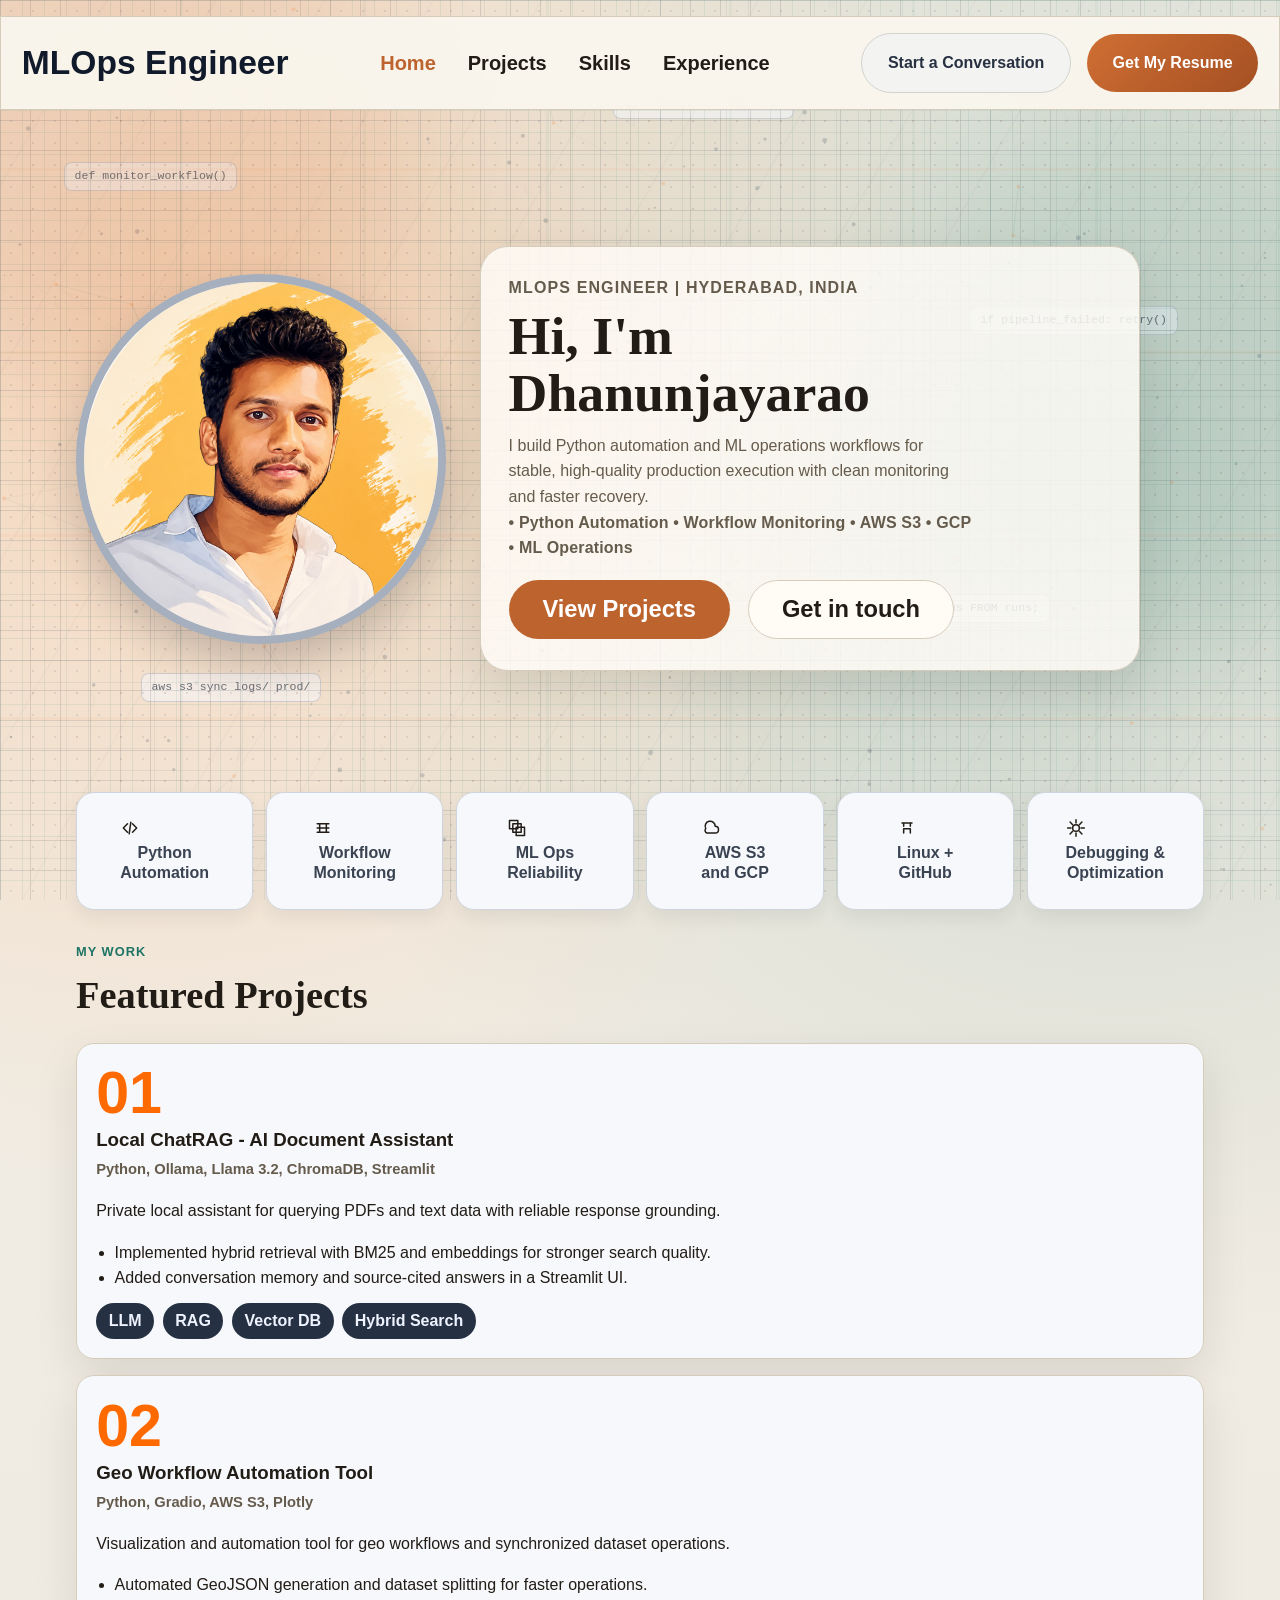
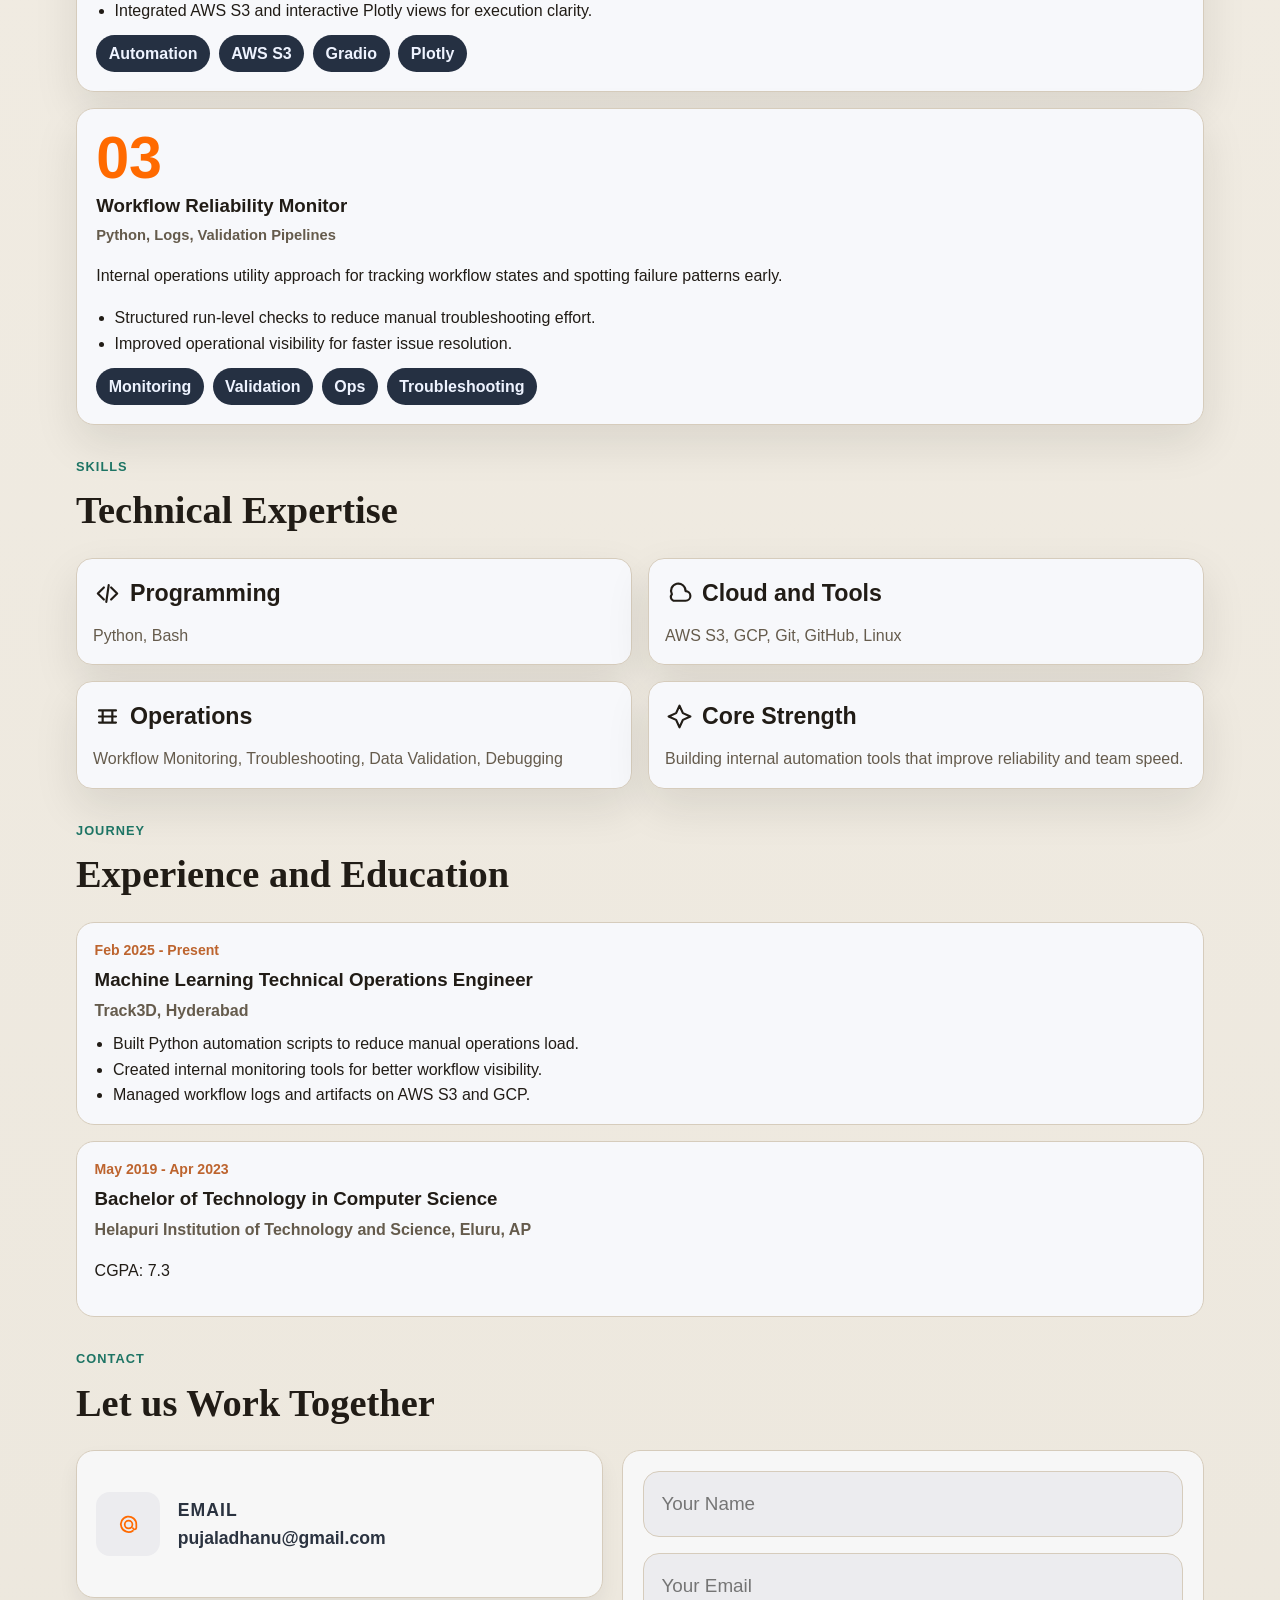
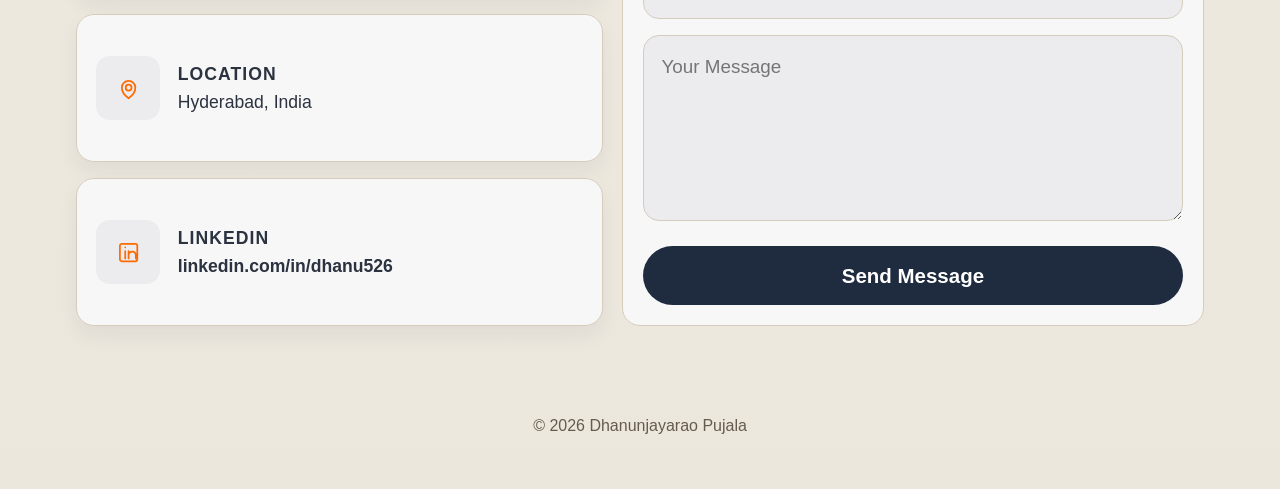
==== index.html @ 43302681 "Initial portfolio" ====
<!DOCTYPE html>
<html lang="en">
<head>
  <meta charset="UTF-8" />
  <meta name="viewport" content="width=device-width, initial-scale=1.0" />
  <title>Dhanunjayarao Pujala | MLOps Engineer</title>
  <meta name="description" content="Dhanunjayarao Pujala portfolio: MLOps engineer focused on Python automation, reliable ML operations, and workflow optimization." />
  <link rel="stylesheet" href="styles.css" />
</head>
<body>
  <div class="fx-layer" aria-hidden="true">
    <canvas id="matrixCanvas"></canvas>
    <canvas id="particlesCanvas"></canvas>
    <canvas id="networkCanvas"></canvas>
    <div class="floating-snippets">
      <span>def monitor_workflow()</span>
      <span>if pipeline_failed: retry()</span>
      <span>aws s3 sync logs/ prod/</span>
      <span>SELECT status FROM runs;</span>
      <span>git commit -m "ops fix"</span>
    </div>
  </div>

  <div class="bg-grid" aria-hidden="true"></div>
  <div class="glow glow-left" aria-hidden="true"></div>
  <div class="glow glow-right" aria-hidden="true"></div>

  <header class="topbar">
    <a class="logo" href="#about"><span>MLOps Engineer</span></a>
    <nav>
      <a href="#about">Home</a>
      <a href="#projects">Projects</a>
      <a href="#skills">Skills</a>
      <a href="#experience">Experience</a>
    </nav>
    <div class="quick-actions">
      <a class="pill pill-light" href="#contact">Start a Conversation</a>
      <a class="pill" href="assets/Dhanunjayarao_Pujala_Resume.html" target="_blank" rel="noreferrer">Get My Resume</a>
    </div>
  </header>

  <main>
    <section class="hero" id="about">
      <div class="hero-photo reveal">
        <img src="assets/ChatGPT Image Jun 25, 2026, 11_59_05 PM.png" alt="Dhanunjayarao Pujala" onerror="this.src='assets/corner-avatar.svg'" />
      </div>
      <div class="hero-copy hero-intro reveal">
        <p class="kicker">MLOps Engineer | Hyderabad, India</p>
        <h1>Hi, I'm <strong>Dhanunjayarao</strong></h1>
        <p>
          I build Python automation and ML operations workflows for stable, high-quality production execution with clean monitoring and faster recovery.
        </p>
        <p class="hero-points">• Python Automation • Workflow Monitoring • AWS S3 • GCP • ML Operations</p>
        <div class="hero-cta">
          <a class="btn btn-primary" href="#projects">View Projects</a>
          <a class="btn btn-ghost" href="#contact">Get in touch</a>
        </div>
      </div>
    </section>

    <section class="capabilities reveal" aria-label="Core expertise">
      <article class="cap-card">
        <svg class="icon-svg" viewBox="0 0 24 24" aria-hidden="true"><path d="M9 7 4 12l5 5M15 7l5 5-5 5M13 5l-2 14"/></svg>
        <p>Python<br />Automation</p>
      </article>
      <article class="cap-card">
        <svg class="icon-svg" viewBox="0 0 24 24" aria-hidden="true"><path d="M5 7h14M5 12h14M5 17h14M8 7v10M16 7v10"/></svg>
        <p>Workflow<br />Monitoring</p>
      </article>
      <article class="cap-card">
        <svg class="icon-svg" viewBox="0 0 24 24" aria-hidden="true"><path d="M7 7h10v10H7zM3 3h10v10H3zM11 11h10v10H11z"/></svg>
        <p>ML Ops<br />Reliability</p>
      </article>
      <article class="cap-card">
        <svg class="icon-svg" viewBox="0 0 24 24" aria-hidden="true"><path d="M7 18h10a4 4 0 0 0 0-8 6 6 0 1 0-11.3 2.6A3.4 3.4 0 0 0 7 18z"/></svg>
        <p>AWS S3<br />and GCP</p>
      </article>
      <article class="cap-card">
        <svg class="icon-svg" viewBox="0 0 24 24" aria-hidden="true"><path d="M8 18v-5M16 18v-5M8 13h8M6 6h12M8 6v4M16 6v4"/></svg>
        <p>Linux +<br />GitHub</p>
      </article>
      <article class="cap-card">
        <svg class="icon-svg" viewBox="0 0 24 24" aria-hidden="true"><path d="M12 2v4M12 18v4M4.9 4.9l2.8 2.8M16.3 16.3l2.8 2.8M2 12h4M18 12h4M4.9 19.1l2.8-2.8M16.3 7.7l2.8-2.8M12 16a4 4 0 1 0 0-8 4 4 0 0 0 0 8z"/></svg>
        <p>Debugging &<br />Optimization</p>
      </article>
    </section>

    <section class="section" id="projects">
      <div class="section-head reveal">
        <p>MY WORK</p>
        <h2>Featured Projects</h2>
      </div>
      <div class="project-list">
        <article class="project-item reveal">
          <p class="num">01</p>
          <h3>Local ChatRAG - AI Document Assistant</h3>
          <p class="project-meta">Python, Ollama, Llama 3.2, ChromaDB, Streamlit</p>
          <p>Private local assistant for querying PDFs and text data with reliable response grounding.</p>
          <ul>
            <li>Implemented hybrid retrieval with BM25 and embeddings for stronger search quality.</li>
            <li>Added conversation memory and source-cited answers in a Streamlit UI.</li>
          </ul>
          <div class="tag-row">
            <span>LLM</span><span>RAG</span><span>Vector DB</span><span>Hybrid Search</span>
          </div>
        </article>

        <article class="project-item reveal">
          <p class="num">02</p>
          <h3>Geo Workflow Automation Tool</h3>
          <p class="project-meta">Python, Gradio, AWS S3, Plotly</p>
          <p>Visualization and automation tool for geo workflows and synchronized dataset operations.</p>
          <ul>
            <li>Automated GeoJSON generation and dataset splitting for faster operations.</li>
            <li>Integrated AWS S3 and interactive Plotly views for execution clarity.</li>
          </ul>
          <div class="tag-row">
            <span>Automation</span><span>AWS S3</span><span>Gradio</span><span>Plotly</span>
          </div>
        </article>

        <article class="project-item reveal">
          <p class="num">03</p>
          <h3>Workflow Reliability Monitor</h3>
          <p class="project-meta">Python, Logs, Validation Pipelines</p>
          <p>Internal operations utility approach for tracking workflow states and spotting failure patterns early.</p>
          <ul>
            <li>Structured run-level checks to reduce manual troubleshooting effort.</li>
            <li>Improved operational visibility for faster issue resolution.</li>
          </ul>
          <div class="tag-row">
            <span>Monitoring</span><span>Validation</span><span>Ops</span><span>Troubleshooting</span>
          </div>
        </article>
      </div>
    </section>

    <section class="section" id="skills">
      <div class="section-head reveal">
        <p>SKILLS</p>
        <h2>Technical Expertise</h2>
      </div>
      <div class="skills-grid">
        <article class="skill-card reveal">
          <h3><svg class="skill-icon" viewBox="0 0 24 24" aria-hidden="true"><path d="M9 7 4 12l5 5M15 7l5 5-5 5M13 5l-2 14"/></svg>Programming</h3>
          <p>Python, Bash</p>
        </article>
        <article class="skill-card reveal">
          <h3><svg class="skill-icon" viewBox="0 0 24 24" aria-hidden="true"><path d="M7 18h10a4 4 0 0 0 0-8 6 6 0 1 0-11.3 2.6A3.4 3.4 0 0 0 7 18z"/></svg>Cloud and Tools</h3>
          <p>AWS S3, GCP, Git, GitHub, Linux</p>
        </article>
        <article class="skill-card reveal">
          <h3><svg class="skill-icon" viewBox="0 0 24 24" aria-hidden="true"><path d="M5 7h14M5 12h14M5 17h14M8 7v10M16 7v10"/></svg>Operations</h3>
          <p>Workflow Monitoring, Troubleshooting, Data Validation, Debugging</p>
        </article>
        <article class="skill-card reveal">
          <h3><svg class="skill-icon" viewBox="0 0 24 24" aria-hidden="true"><path d="M12 3 14.8 9.2 21 12l-6.2 2.8L12 21l-2.8-6.2L3 12l6.2-2.8z"/></svg>Core Strength</h3>
          <p>Building internal automation tools that improve reliability and team speed.</p>
        </article>
      </div>
    </section>

    <section class="section" id="experience">
      <div class="section-head reveal">
        <p>JOURNEY</p>
        <h2>Experience and Education</h2>
      </div>
      <div class="timeline">
        <article class="timeline-item reveal">
          <p class="when">Feb 2025 - Present</p>
          <h3>Machine Learning Technical Operations Engineer</h3>
          <p class="where">Track3D, Hyderabad</p>
          <ul>
            <li>Built Python automation scripts to reduce manual operations load.</li>
            <li>Created internal monitoring tools for better workflow visibility.</li>
            <li>Managed workflow logs and artifacts on AWS S3 and GCP.</li>
          </ul>
        </article>
        <article class="timeline-item reveal">
          <p class="when">May 2019 - Apr 2023</p>
          <h3>Bachelor of Technology in Computer Science</h3>
          <p class="where">Helapuri Institution of Technology and Science, Eluru, AP</p>
          <p>CGPA: 7.3</p>
        </article>
      </div>
    </section>

    <section class="section contact" id="contact">
      <div class="section-head reveal">
        <p>CONTACT</p>
        <h2>Let us Work Together</h2>
      </div>
      <div class="contact-grid">
        <div class="contact-stack reveal">
          <article class="contact-card premium">
            <div class="icon-box">
              <svg class="icon-svg" viewBox="0 0 24 24" aria-hidden="true"><path d="M16.5 18.3A8 8 0 1 1 20 12v3.2a1.8 1.8 0 0 1-3.5.5M16 12a4 4 0 1 1-8 0 4 4 0 0 1 8 0z"/></svg>
            </div>
            <div>
              <p class="label">EMAIL</p>
              <a href="https://mail.google.com/mail/?view=cm&fs=1&to=pujaladhanu@gmail.com" target="_blank" rel="noreferrer">pujaladhanu@gmail.com</a>
            </div>
          </article>
          <article class="contact-card premium">
            <div class="icon-box">
              <svg class="icon-svg" viewBox="0 0 24 24" aria-hidden="true"><path d="M12 22s7-5.2 7-11a7 7 0 1 0-14 0c0 5.8 7 11 7 11zM12 14a3 3 0 1 0 0-6 3 3 0 0 0 0 6z"/></svg>
            </div>
            <div>
              <p class="label">LOCATION</p>
              <p>Hyderabad, India</p>
            </div>
          </article>
          <article class="contact-card premium">
            <div class="icon-box">
              <svg class="icon-svg" viewBox="0 0 24 24" aria-hidden="true"><path d="M8.5 10.5V18M8.5 6.5h.01M12 10.5V18M12 14.2a3.8 3.8 0 0 1 7.5 0V18M5 3h14a2 2 0 0 1 2 2v14a2 2 0 0 1-2 2H5a2 2 0 0 1-2-2V5a2 2 0 0 1 2-2z"/></svg>
            </div>
            <div>
              <p class="label">LINKEDIN</p>
              <a href="https://www.linkedin.com/in/dhanu526/" target="_blank" rel="noreferrer">linkedin.com/in/dhanu526</a>
            </div>
          </article>
        </div>
        <form class="contact-form reveal" id="contactForm">
          <input id="name" name="name" type="text" placeholder="Your Name" aria-label="Your Name" required />
          <input id="email" name="email" type="email" placeholder="Your Email" aria-label="Your Email" required />
          <textarea id="message" name="message" rows="5" placeholder="Your Message" aria-label="Your Message" required></textarea>
          <button type="submit">Send Message</button>
        </form>
      </div>
    </section>
  </main>

  <footer>
    <p>© <span id="year"></span> Dhanunjayarao Pujala</p>
  </footer>

  <script src="script.js"></script>
</body>
</html>
---- styles.css ----
:root {
  --bg: #f0eadf;
  --surface: #f9f4eb;
  --surface-2: #fffdf8;
  --line: #d6ccbc;
  --text: #211c16;
  --muted: #655b4c;
  --accent: #bd642e;
  --teal: #1d7464;
  --shadow: 0 18px 44px rgba(33, 28, 22, 0.1);
}

* {
  box-sizing: border-box;
}

html,
body {
  margin: 0;
  padding: 0;
}

html {
  scroll-behavior: smooth;
}

strong {
  font-weight: 900;
}

body {
  font-family: "Trebuchet MS", "Lucida Sans Unicode", "Lucida Grande", sans-serif;
  color: var(--text);
  background:
    radial-gradient(circle at 12% 9%, rgba(255, 138, 61, 0.22), transparent 24%),
    radial-gradient(circle at 88% 12%, rgba(40, 117, 108, 0.18), transparent 26%),
    linear-gradient(180deg, #f3eee5 0%, #ece7dd 100%);
  line-height: 1.6;
  overflow-x: hidden;
  position: relative;
}

.fx-layer {
  position: fixed;
  inset: 0;
  z-index: -6;
  pointer-events: none;
}

#matrixCanvas,
#particlesCanvas,
#networkCanvas {
  position: absolute;
  inset: 0;
  width: 100%;
  height: 100%;
}

#matrixCanvas {
  opacity: 0.14;
}

#particlesCanvas {
  opacity: 0.58;
}

#networkCanvas {
  opacity: 0.5;
}

.floating-snippets {
  position: absolute;
  inset: 0;
  overflow: hidden;
}

.floating-snippets span {
  position: absolute;
  padding: 0.28rem 0.6rem;
  border: 1px solid rgba(30, 48, 76, 0.16);
  border-radius: 8px;
  font-family: "Consolas", "Courier New", monospace;
  font-size: 0.72rem;
  color: rgba(23, 35, 54, 0.62);
  background: rgba(246, 248, 252, 0.55);
  animation: snippetFloat 14s linear infinite;
}

.floating-snippets span:nth-child(1) {
  top: 18%;
  left: 5%;
  animation-duration: 16s;
}

.floating-snippets span:nth-child(2) {
  top: 34%;
  right: 8%;
  animation-duration: 20s;
}

.floating-snippets span:nth-child(3) {
  bottom: 22%;
  left: 11%;
  animation-duration: 18s;
}

.floating-snippets span:nth-child(4) {
  top: 66%;
  right: 18%;
  animation-duration: 21s;
}

.floating-snippets span:nth-child(5) {
  top: 10%;
  right: 38%;
  animation-duration: 15s;
}

body::before {
  content: "";
  position: fixed;
  inset: 0;
  pointer-events: none;
  z-index: -4;
  background-image:
    linear-gradient(rgba(20, 34, 56, 0.12) 1.2px, transparent 1.2px),
    linear-gradient(90deg, rgba(20, 34, 56, 0.12) 1.2px, transparent 1.2px),
    radial-gradient(circle at 24% 42%, rgba(255, 106, 0, 0.1), transparent 32%),
    radial-gradient(circle at 74% 63%, rgba(22, 102, 94, 0.1), transparent 30%);
  background-size: 30px 30px, 30px 30px, auto, auto;
  animation: driftGrid 16s ease-in-out infinite alternate;
}

body::after {
  content: "";
  position: fixed;
  inset: 0;
  pointer-events: none;
  z-index: -1;
  background-image: repeating-linear-gradient(
    120deg,
    transparent 0,
    transparent 92px,
    rgba(43, 51, 64, 0.03) 92px,
    rgba(43, 51, 64, 0.03) 94px
  );
  opacity: 0.6;
}

.bg-grid {
  position: fixed;
  inset: 0;
  z-index: -3;
  opacity: 0.42;
  background-image:
    linear-gradient(rgba(29, 116, 100, 0.2) 1.2px, transparent 1.2px),
    linear-gradient(90deg, rgba(29, 116, 100, 0.2) 1.2px, transparent 1.2px);
  background-size: 22px 22px;
}

.bg-grid::before,
.bg-grid::after {
  content: "";
  position: absolute;
  inset: 0;
  pointer-events: none;
}

.bg-grid::before {
  background:
    repeating-linear-gradient(
      90deg,
      transparent 0,
      transparent 180px,
      rgba(29, 116, 100, 0.16) 180px,
      rgba(29, 116, 100, 0.16) 183px
    ),
    repeating-linear-gradient(
      0deg,
      transparent 0,
      transparent 180px,
      rgba(255, 106, 0, 0.16) 180px,
      rgba(255, 106, 0, 0.16) 183px
    );
  opacity: 0.68;
  animation: techSweep 18s linear infinite;
}

.bg-grid::after {
  background-image:
    radial-gradient(circle, rgba(41, 56, 83, 0.34) 1.35px, transparent 1.35px),
    radial-gradient(circle, rgba(255, 106, 0, 0.36) 1.45px, transparent 1.45px);
  background-size: 22px 22px, 44px 44px;
  background-position: 0 0, 11px 11px;
  opacity: 0.72;
  animation: dotFloat 20s ease-in-out infinite alternate;
}

.icon-svg,
.cap-icon svg,
.skill-icon {
  width: 1.25em;
  height: 1.25em;
  display: inline-block;
  stroke: currentColor;
  stroke-width: 1.8;
  fill: none;
  stroke-linecap: round;
  stroke-linejoin: round;
}

.cap-icon {
  display: grid;
  place-items: center;
  color: #556176;
}

.skill-card h3 {
  display: inline-flex;
  align-items: center;
  gap: 0.5rem;
}

.icon-box .icon-svg {
  width: 1.45rem;
  height: 1.45rem;
}

.glow {
  position: fixed;
  width: 42vw;
  height: 42vw;
  border-radius: 50%;
  filter: blur(56px);
  opacity: 0.3;
  z-index: -2;
  pointer-events: none;
}

.glow-left {
  background: rgba(189, 100, 46, 0.4);
  top: -12vw;
  left: -10vw;
}

.glow-right {
  background: rgba(29, 116, 100, 0.34);
  top: 8vw;
  right: -12vw;
}

.topbar {
  position: sticky;
  top: 1rem;
  z-index: 50;
  max-width: 100%;
  margin: 0;
  padding: 1rem 1.3rem;
  border: 1px solid var(--line);
  background: rgba(250, 246, 238, 0.95);
  border-radius: 0;
  backdrop-filter: blur(7px);
  display: flex;
  align-items: center;
  justify-content: space-between;
  gap: 1rem;
}

.logo {
  text-decoration: none;
  color: #111a2b;
  font-weight: 700;
  font-size: 0;
  letter-spacing: 0.01em;
  flex-shrink: 0;
}

.logo span {
  font-size: 2.1rem;
  font-weight: 800;
  line-height: 1;
}

.logo em {
  font-size: 0;
  font-style: normal;
  color: #8f98a6;
  margin-left: 0.25rem;
  line-height: 1;
}

nav {
  display: flex;
  align-items: center;
  gap: 2rem;
}

nav a {
  color: var(--text);
  text-decoration: none;
  font-weight: 600;
  font-size: 1.25rem;
}

nav a.active,
nav a:hover {
  color: var(--accent);
}

.quick-actions {
  display: flex;
  align-items: center;
  gap: 1rem;
}

.pill {
  text-decoration: none;
  color: #fff;
  font-weight: 700;
  border-radius: 999px;
  padding: 1rem 1.6rem;
  background: linear-gradient(135deg, #cf6f34, #a54f22);
  font-size: 1rem;
}

.pill-light {
  color: #273142;
  background: #f3f3f1;
  border: 1px solid #d2d2cf;
}

main {
  max-width: 1160px;
  margin: 0 auto;
  padding: 1rem;
}

.hero {
  min-height: 74vh;
  display: grid;
  grid-template-columns: minmax(290px, 370px) minmax(520px, 660px);
  justify-content: start;
  gap: 2.1rem;
  align-items: center;
  padding-top: 2rem;
}

.hero-copy,
.hero-panel {
  border: 1px solid var(--line);
  border-radius: 24px;
  background: rgba(255, 252, 247, 0.84);
  box-shadow: var(--shadow);
}

.hero-copy {
  padding: 1.75rem 1.75rem 1.95rem;
}

.hero-copy h1 {
  margin: 0.45rem 0 0.7rem;
  font-family: "Garamond", "Palatino Linotype", serif;
  font-size: clamp(2.05rem, 4.2vw, 3.95rem);
  line-height: 1.06;
  max-width: 12ch;
}

.hero-copy p {
  margin: 0;
  max-width: 52ch;
  color: var(--muted);
  font-size: clamp(1rem, 1.2vw, 1.38rem);
}

.hero-intro {
  border-radius: 28px;
}

.kicker {
  color: var(--teal);
  text-transform: uppercase;
  font-weight: 700;
  letter-spacing: 0.07em;
  font-size: 1rem;
}

.hero-points {
  margin-top: 0.9rem;
  color: #7b8593;
  font-weight: 700;
  letter-spacing: 0.01em;
}


.hero-photo {
  width: min(100%, 370px);
  aspect-ratio: 1 / 1;
  justify-self: center;
  border-radius: 50%;
  border: 8px solid #a6afbd;
  overflow: hidden;
  background: #d9dce2;
  box-shadow: 0 20px 42px rgba(21, 25, 36, 0.2);
}

.hero-photo img {
  width: 100%;
  height: 100%;
  object-fit: cover;
  object-position: center 18%;
}

.hero-cta {
  margin-top: 1.2rem;
  display: flex;
  flex-wrap: wrap;
  gap: 1.15rem;
}

.btn {
  text-decoration: none;
  font-weight: 700;
  border-radius: 999px;
  padding: 1.05rem 2.05rem;
  border: 1px solid transparent;
  font-size: 1.48rem;
  line-height: 1;
}

.btn-primary {
  color: #fff;
  background: var(--accent);
}

.btn-ghost {
  color: var(--text);
  border-color: var(--line);
  background: #fffcf6;
}



.capabilities {
  margin-top: 1rem;
  margin-bottom: 1.8rem;
  display: grid;
  grid-template-columns: repeat(6, minmax(0, 1fr));
  gap: 0.8rem;
}

.cap-card {
  border: 1px solid #cfd5de;
  border-radius: 18px;
  background: #f7f8fb;
  min-height: 118px;
  display: grid;
  place-content: center;
  text-align: center;
  gap: 0.35rem;
  box-shadow: 0 7px 18px rgba(33, 35, 41, 0.08);
}

.cap-card span {
  font-size: 1.7rem;
  color: #6c7585;
  font-weight: 900;
}

.cap-card p {
  margin: 0;
  font-weight: 700;
  color: #3a4352;
  line-height: 1.25;
}

.section {
  margin: 2rem 0;
}

.section-head p {
  margin: 0;
  color: var(--teal);
  letter-spacing: 0.08em;
  text-transform: uppercase;
  font-weight: 700;
  font-size: 0.8rem;
}

.section-head h2 {
  margin: 0.2rem 0 0;
  font-size: clamp(1.6rem, 3.2vw, 2.4rem);
  font-family: "Garamond", "Palatino Linotype", serif;
}

.project-list {
  margin-top: 1rem;
  display: grid;
  gap: 1rem;
}

.project-item {
  padding: 1.2rem;
  border: 1px solid var(--line);
  border-radius: 18px;
  background: #f7f8fb;
  box-shadow: var(--shadow);
  transition: transform 0.24s ease;
  position: relative;
  overflow: hidden;
}

.project-item:hover {
  transform: translateY(-6px);
}

.project-item::after {
  content: "";
  position: absolute;
  inset: 0;
  background: linear-gradient(120deg, transparent 25%, rgba(255, 255, 255, 0.28) 45%, transparent 62%);
  transform: translateX(-130%);
  transition: transform 0.8s ease;
}

.project-item:hover::after {
  transform: translateX(130%);
}

.num {
  margin: 0;
  color: #ff6a00;
  font-weight: 800;
  font-size: 3.7rem;
  line-height: 1;
}

.project-item h3 {
  margin: 0.2rem 0;
}

.project-meta {
  margin: 0;
  color: var(--muted);
  font-weight: 700;
  font-size: 0.92rem;
}

.tag-row {
  margin-top: 0.75rem;
  display: flex;
  flex-wrap: wrap;
  gap: 0.55rem;
}

.tag-row span {
  background: #253042;
  color: #eef3ff;
  border-radius: 999px;
  padding: 0.34rem 0.78rem;
  font-weight: 700;
}

.project-item ul {
  margin: 0.55rem 0 0;
  padding-left: 1.15rem;
}

.skills-grid {
  margin-top: 1rem;
  display: grid;
  grid-template-columns: repeat(2, minmax(0, 1fr));
  gap: 1rem;
}

.skill-card {
  border: 1px solid var(--line);
  border-radius: 16px;
  padding: 1rem;
  background: #f7f8fb;
  box-shadow: var(--shadow);
  transition: transform 0.25s ease, box-shadow 0.25s ease;
}

.skill-card:hover {
  transform: translateY(-5px);
  box-shadow: 0 16px 30px rgba(25, 37, 60, 0.14);
}

.skill-card h3 {
  margin: 0;
  font-size: 1.45rem;
}

.skill-card p {
  margin: 0.45rem 0 0;
  color: var(--muted);
}

.timeline {
  margin-top: 1rem;
  display: grid;
  gap: 1rem;
}

.timeline-item {
  border: 1px solid var(--line);
  border-radius: 18px;
  padding: 1rem 1.1rem;
  background: #f7f8fb;
  transition: transform 0.25s ease, box-shadow 0.25s ease;
}

.timeline-item:hover {
  transform: translateY(-4px);
  box-shadow: 0 14px 28px rgba(20, 30, 44, 0.12);
}

.timeline-item h3 {
  margin: 0.2rem 0;
}

.when {
  margin: 0;
  color: var(--accent);
  font-weight: 700;
  font-size: 0.88rem;
}

.where {
  margin: 0;
  color: var(--muted);
  font-weight: 700;
}

.timeline-item ul {
  margin: 0.5rem 0 0;
  padding-left: 1.15rem;
}

.contact-grid {
  margin-top: 1rem;
  display: grid;
  grid-template-columns: 0.95fr 1.05fr;
  gap: 1.2rem;
}

.contact-stack {
  display: grid;
  gap: 1rem;
}

.contact-card,
.contact-form {
  border: 1px solid var(--line);
  border-radius: 18px;
  padding: 1.2rem;
  background: var(--surface-2);
}

.contact-card h3 {
  margin-top: 0;
}

.contact-card a {
  display: block;
  margin-bottom: 0.5rem;
  text-decoration: none;
  color: var(--teal);
  font-weight: 700;
}

.contact-card.premium {
  display: grid;
  grid-template-columns: 64px 1fr;
  align-items: center;
  gap: 1.1rem;
  background: #f7f7f7;
  box-shadow: 0 10px 20px rgba(30, 35, 43, 0.06);
  transition: transform 0.25s ease, box-shadow 0.25s ease;
}

.contact-card.premium:hover {
  transform: translateY(-3px);
  box-shadow: 0 16px 26px rgba(23, 31, 44, 0.14);
}

.icon-box {
  width: 64px;
  height: 64px;
  border-radius: 14px;
  display: grid;
  place-items: center;
  background: #ececef;
  color: #ff6a00;
  font-weight: 800;
  font-size: 1.45rem;
}

.label {
  margin: 0;
  color: #8a92a0;
  font-weight: 700;
  letter-spacing: 0.06em;
  font-size: 0.92rem;
}

.contact-card.premium a,
.contact-card.premium p {
  margin: 0;
  color: #2b3340;
  font-size: 1.1rem;
}

.contact-form {
  display: grid;
  gap: 1rem;
  padding: 1.25rem;
  background: #f7f7f7;
}

.contact-form input,
.contact-form textarea {
  width: 100%;
  border: 1px solid var(--line);
  border-radius: 16px;
  padding: 1.05rem 1.1rem;
  font: inherit;
  background: #ececef;
  font-size: 1.18rem;
}

.contact-form button {
  margin-top: 0.55rem;
  border: none;
  border-radius: 999px;
  padding: 1.1rem 1rem;
  font-weight: 700;
  color: #fff;
  background: #1f2b3f;
  cursor: pointer;
  font-size: 1.28rem;
  position: relative;
  overflow: hidden;
}

.contact-form button::after {
  content: "";
  position: absolute;
  top: 0;
  bottom: 0;
  left: -45%;
  width: 38%;
  background: linear-gradient(90deg, transparent, rgba(255, 255, 255, 0.3), transparent);
  transform: skewX(-20deg);
  animation: buttonShine 3.5s ease-in-out infinite;
}

footer {
  text-align: center;
  color: var(--muted);
  padding: 1.4rem 1rem 2.2rem;
}

.reveal {
  opacity: 0;
  transform: translateY(16px);
  transition: opacity 0.6s ease, transform 0.6s ease;
}

.reveal.visible {
  opacity: 1;
  transform: translateY(0);
}

@keyframes floaty {
  0%,
  100% {
    transform: translateY(0);
  }
  50% {
    transform: translateY(-5px);
  }
}

@keyframes driftGrid {
  from {
    transform: translate3d(0, 0, 0);
  }
  to {
    transform: translate3d(8px, -10px, 0);
  }
}

@keyframes techSweep {
  from {
    transform: translateX(0);
  }
  to {
    transform: translateX(24px);
  }
}

@keyframes dotFloat {
  from {
    transform: translate3d(0, 0, 0);
  }
  to {
    transform: translate3d(-12px, 8px, 0);
  }
}

@keyframes buttonShine {
  0% {
    left: -45%;
  }
  55% {
    left: 115%;
  }
  100% {
    left: 115%;
  }
}

@keyframes snippetFloat {
  0% {
    transform: translate3d(0, 0, 0);
  }
  50% {
    transform: translate3d(12px, -15px, 0);
  }
  100% {
    transform: translate3d(0, 0, 0);
  }
}

@media (max-width: 860px) {
  .topbar {
    border-radius: 20px;
    flex-wrap: wrap;
    padding: 0.9rem 1rem;
  }

  .logo span,
  .logo em {
    font-size: 1.2rem;
  }

  .logo em {
    font-size: 0;
  }

  nav {
    order: 3;
    width: 100%;
    justify-content: center;
    flex-wrap: wrap;
  }

  nav a {
    font-size: 1rem;
  }

  .pill {
    font-size: 0.95rem;
    padding: 0.7rem 1rem;
  }

  .hero {
    grid-template-columns: 1fr;
    min-height: auto;
    padding-top: 1rem;
  }

  .capabilities {
    grid-template-columns: repeat(3, minmax(0, 1fr));
  }

  .hero-photo {
    width: min(100%, 310px);
  }

  .skills-grid,
  .contact-grid {
    grid-template-columns: 1fr;
  }
}

@media (max-width: 640px) {
  .topbar {
    border-radius: 0;
    top: 0.5rem;
  }

  .quick-actions {
    width: 100%;
    justify-content: space-between;
  }

  .hero-copy {
    padding: 1.2rem;
  }

  .capabilities {
    grid-template-columns: repeat(2, minmax(0, 1fr));
  }

  .btn {
    font-size: 1.02rem;
    padding: 0.8rem 1.2rem;
  }

  .floating-snippets span {
    display: none;
  }
}

@media (prefers-reduced-motion: reduce) {
  *,
  *::before,
  *::after {
    animation: none !important;
    transition: none !important;
    scroll-behavior: auto !important;
  }
}
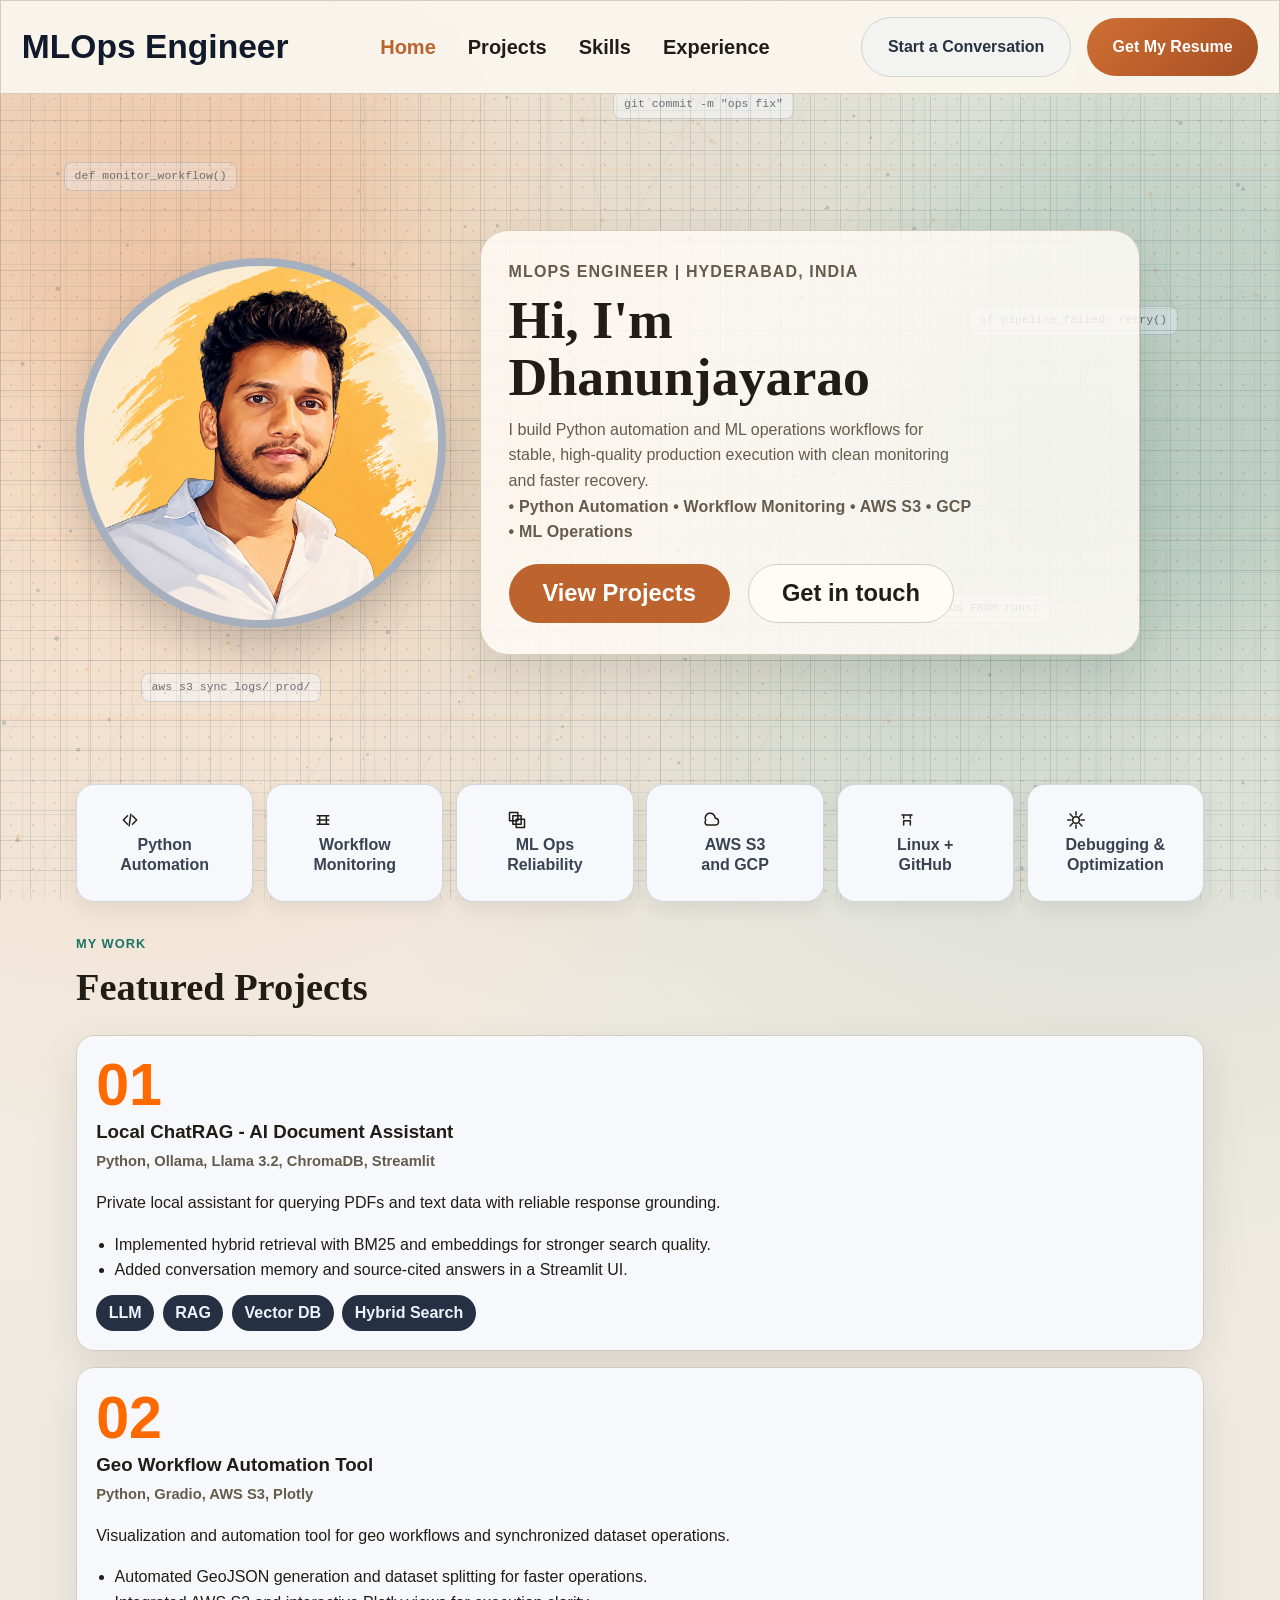
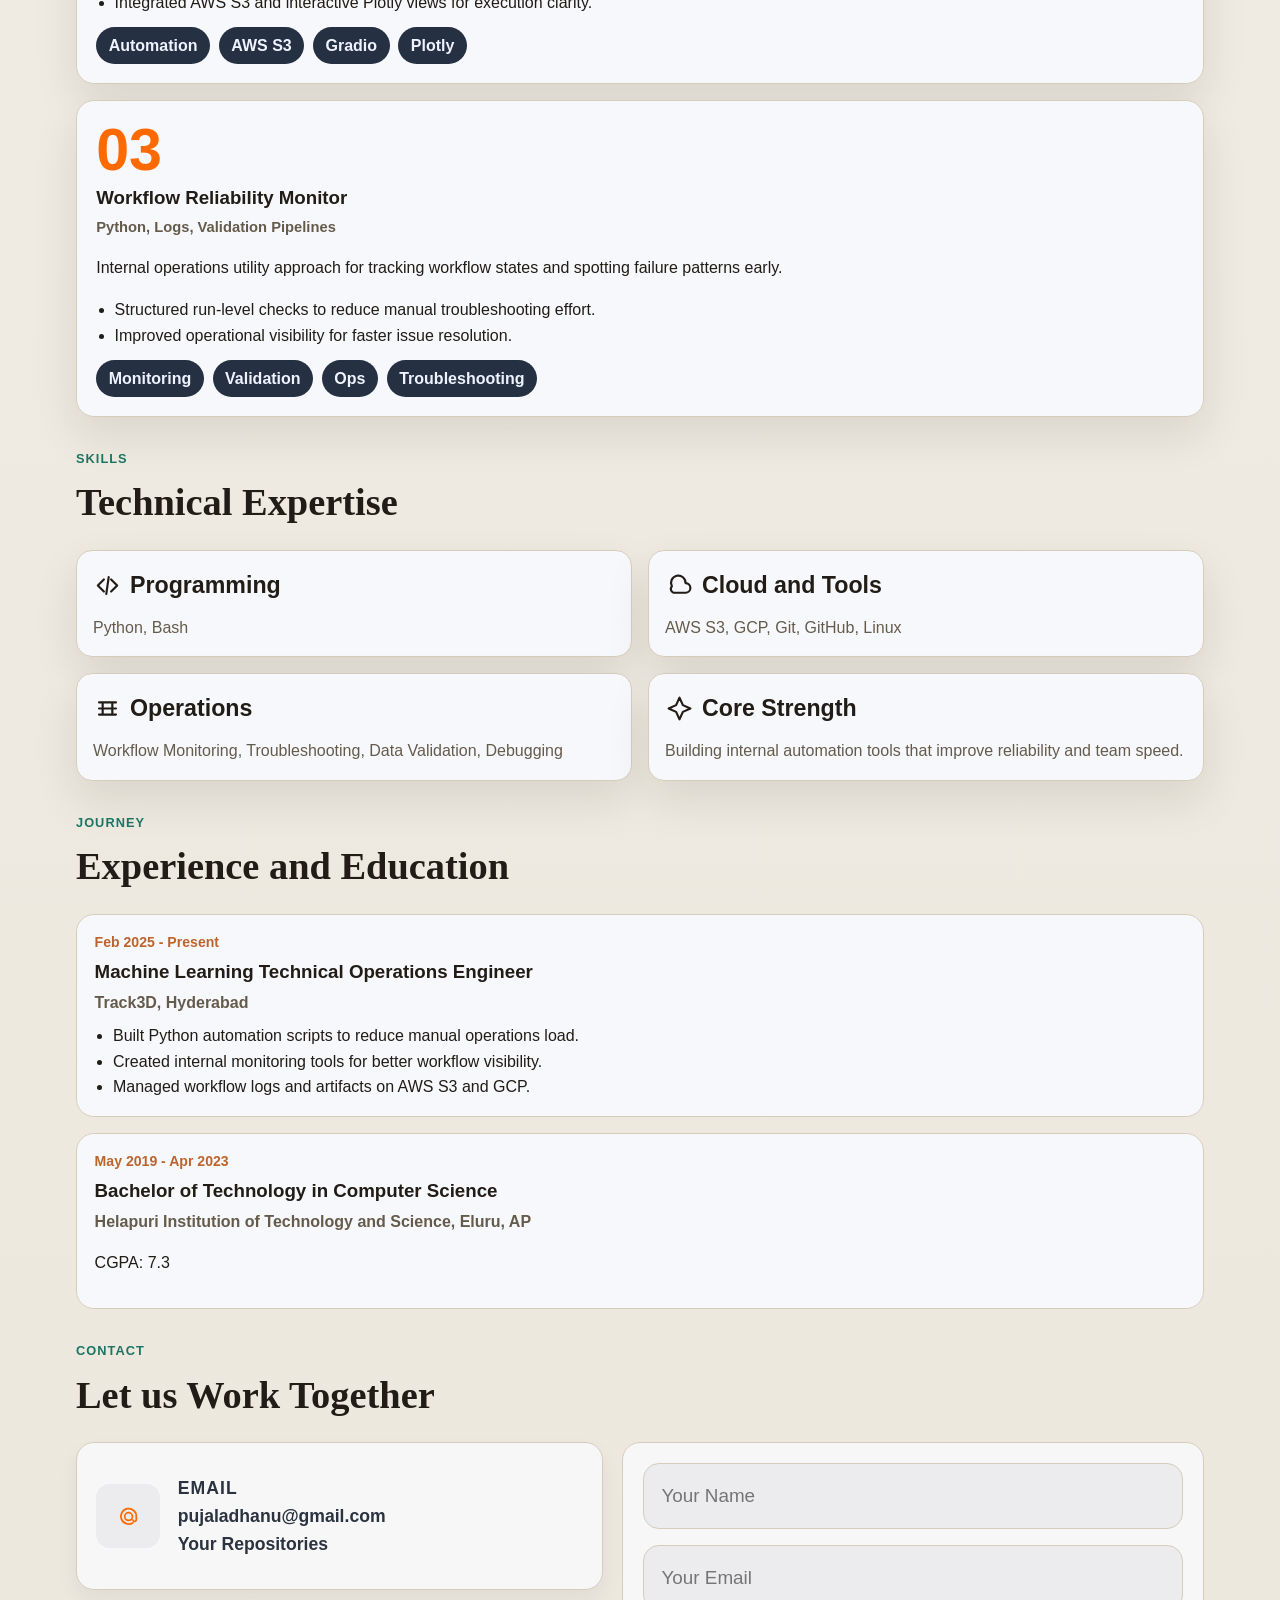
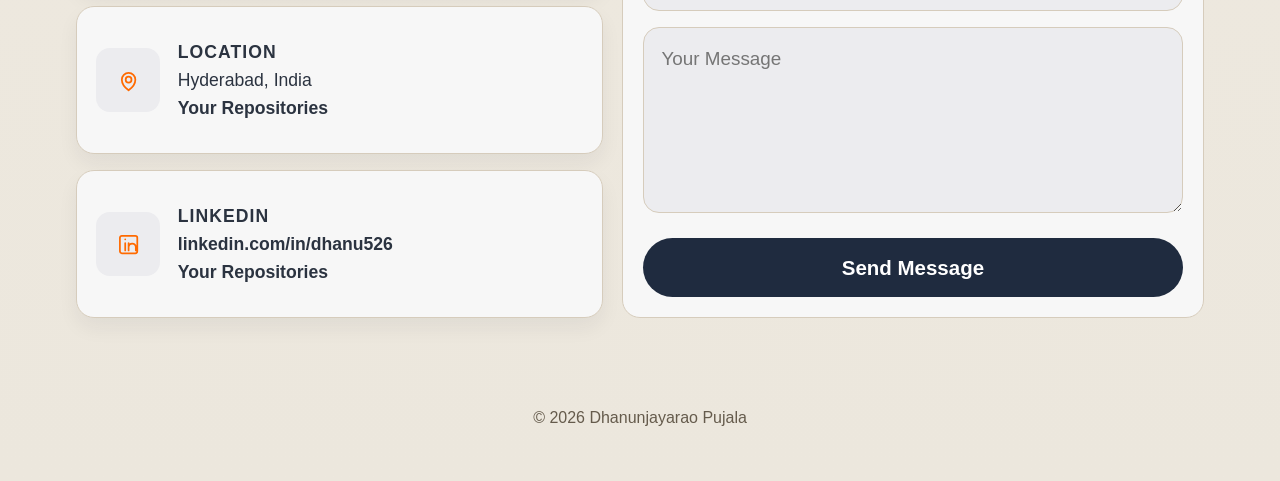
==== commit aec15836: "Update contact cards with GitHub link and reduce top header gap" ====
--- a/index.html
+++ b/index.html
@@ -199,6 +199,7 @@
             <div>
               <p class="label">EMAIL</p>
               <a href="https://mail.google.com/mail/?view=cm&fs=1&to=pujaladhanu@gmail.com" target="_blank" rel="noreferrer">pujaladhanu@gmail.com</a>
+              <a href="https://github.com/Dhanu526?tab=repositories" target="_blank" rel="noreferrer">Your Repositories</a>
             </div>
           </article>
           <article class="contact-card premium">
@@ -208,6 +209,7 @@
             <div>
               <p class="label">LOCATION</p>
               <p>Hyderabad, India</p>
+              <a href="https://github.com/Dhanu526?tab=repositories" target="_blank" rel="noreferrer">Your Repositories</a>
             </div>
           </article>
           <article class="contact-card premium">
@@ -217,6 +219,7 @@
             <div>
               <p class="label">LINKEDIN</p>
               <a href="https://www.linkedin.com/in/dhanu526/" target="_blank" rel="noreferrer">linkedin.com/in/dhanu526</a>
+              <a href="https://github.com/Dhanu526?tab=repositories" target="_blank" rel="noreferrer">Your Repositories</a>
             </div>
           </article>
         </div>
--- a/styles.css
+++ b/styles.css
@@ -251,7 +251,7 @@
 
 .topbar {
   position: sticky;
-  top: 1rem;
+  top: 0;
   z-index: 50;
   max-width: 100%;
   margin: 0;
@@ -332,7 +332,7 @@
 main {
   max-width: 1160px;
   margin: 0 auto;
-  padding: 1rem;
+  padding: 0.5rem 1rem 1rem;
 }
 
 .hero {
@@ -342,7 +342,7 @@
   justify-content: start;
   gap: 2.1rem;
   align-items: center;
-  padding-top: 2rem;
+  padding-top: 1rem;
 }
 
 .hero-copy,
@@ -888,7 +888,7 @@
 @media (max-width: 640px) {
   .topbar {
     border-radius: 0;
-    top: 0.5rem;
+    top: 0;
   }
 
   .quick-actions {
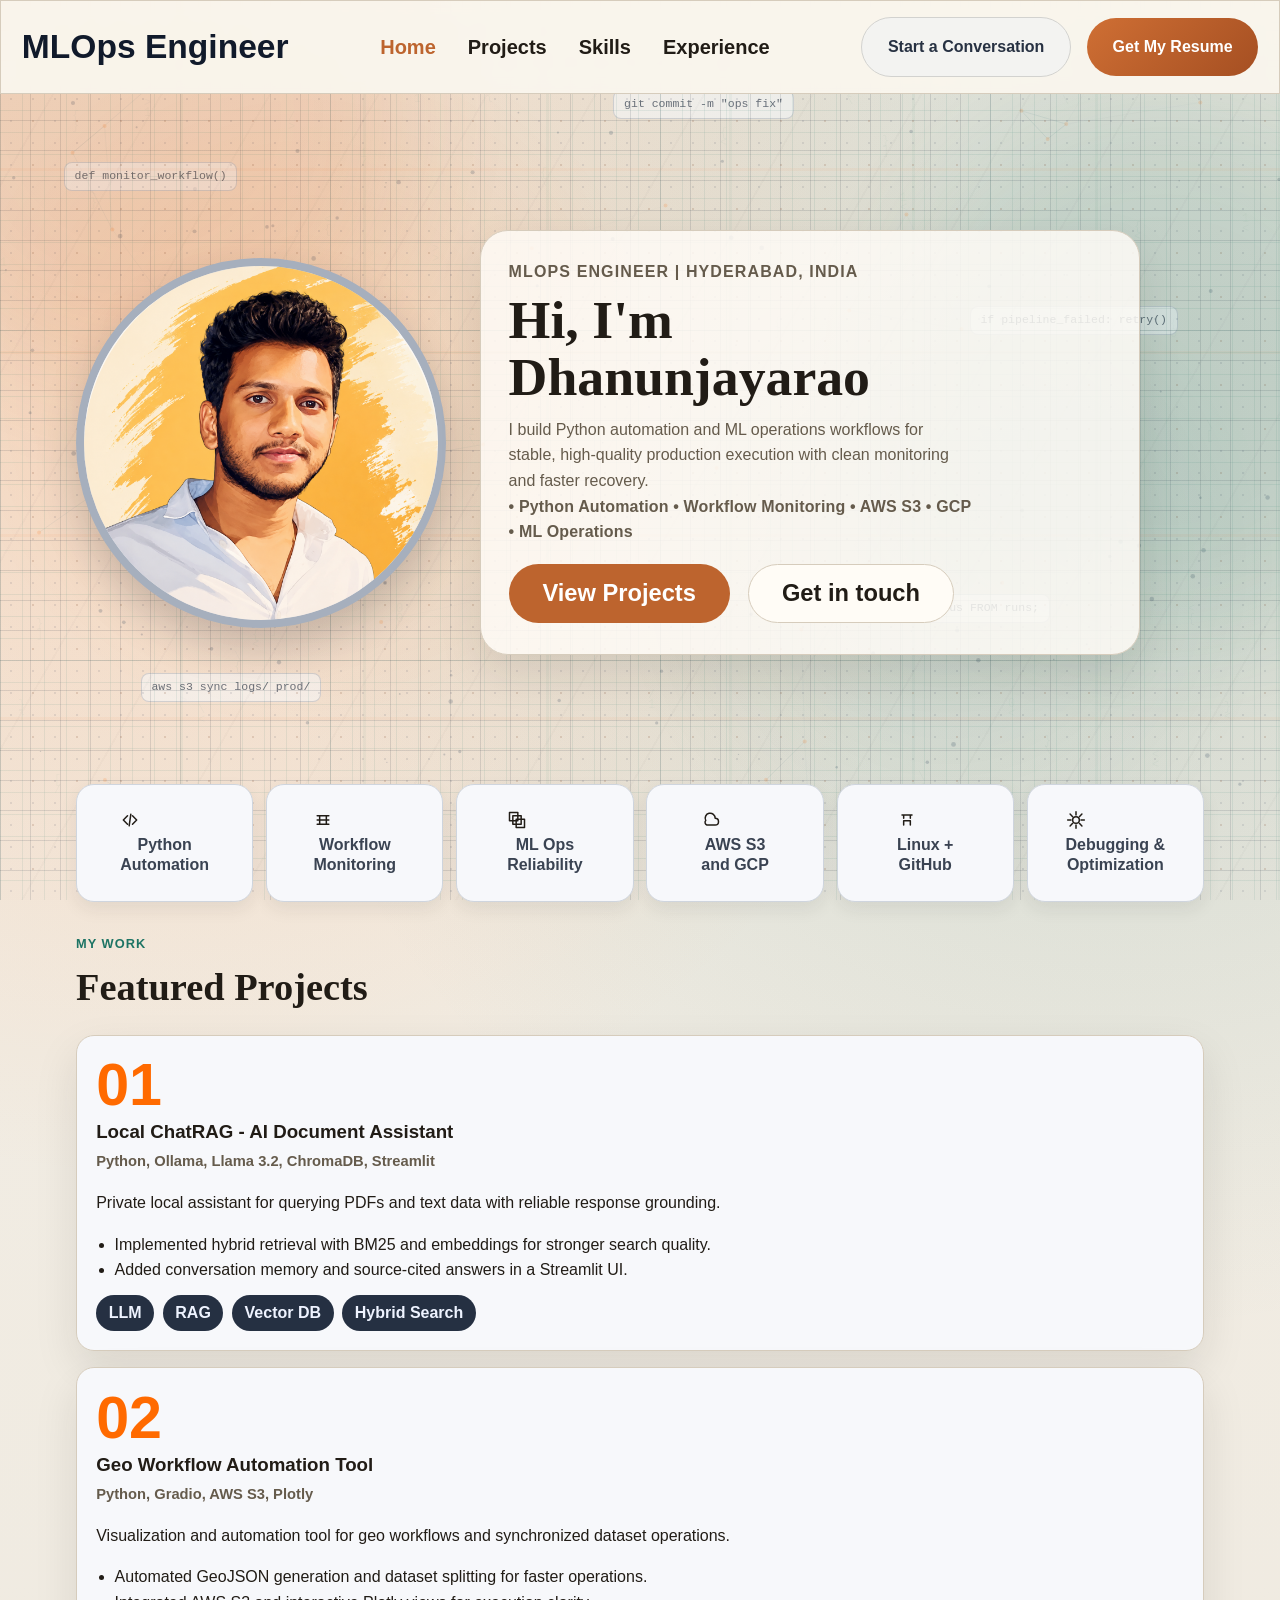
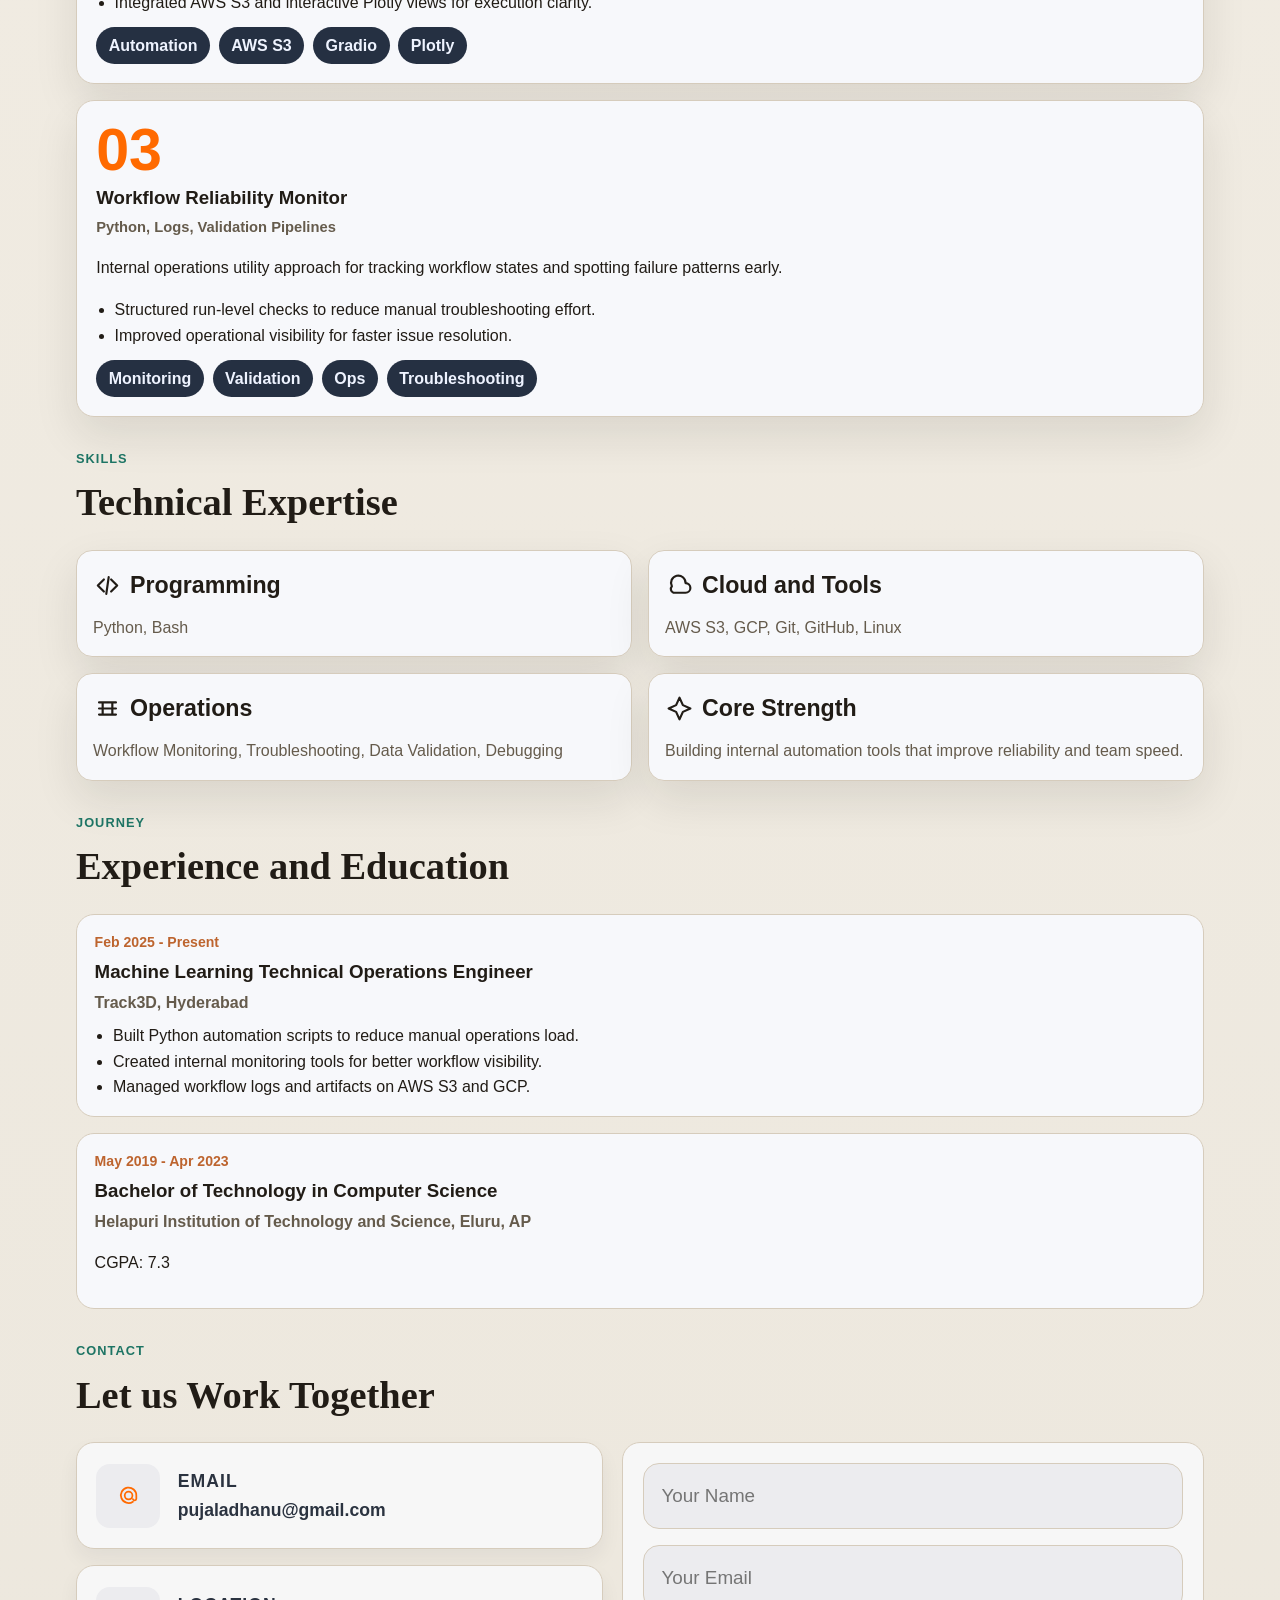
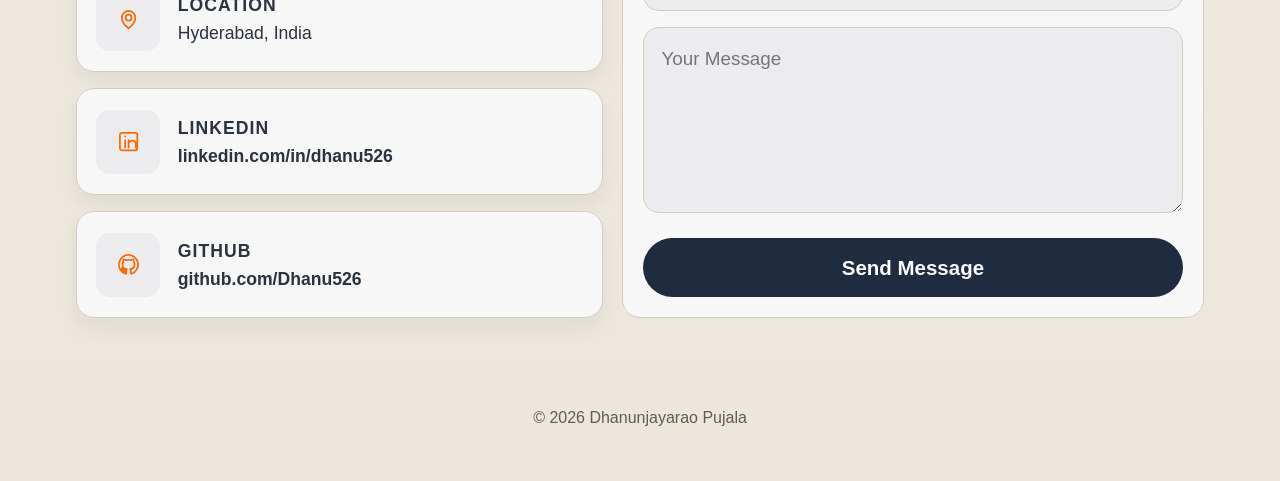
==== commit c68bbd2f: "Add separate GitHub contact card" ====
--- a/index.html
+++ b/index.html
@@ -199,7 +199,6 @@
             <div>
               <p class="label">EMAIL</p>
               <a href="https://mail.google.com/mail/?view=cm&fs=1&to=pujaladhanu@gmail.com" target="_blank" rel="noreferrer">pujaladhanu@gmail.com</a>
-              <a href="https://github.com/Dhanu526?tab=repositories" target="_blank" rel="noreferrer">Your Repositories</a>
             </div>
           </article>
           <article class="contact-card premium">
@@ -209,7 +208,6 @@
             <div>
               <p class="label">LOCATION</p>
               <p>Hyderabad, India</p>
-              <a href="https://github.com/Dhanu526?tab=repositories" target="_blank" rel="noreferrer">Your Repositories</a>
             </div>
           </article>
           <article class="contact-card premium">
@@ -219,7 +217,15 @@
             <div>
               <p class="label">LINKEDIN</p>
               <a href="https://www.linkedin.com/in/dhanu526/" target="_blank" rel="noreferrer">linkedin.com/in/dhanu526</a>
-              <a href="https://github.com/Dhanu526?tab=repositories" target="_blank" rel="noreferrer">Your Repositories</a>
+            </div>
+          </article>
+          <article class="contact-card premium">
+            <div class="icon-box">
+              <svg class="icon-svg" viewBox="0 0 24 24" aria-hidden="true"><path d="M12 2a10 10 0 0 0-3.2 19.5c.5.1.7-.2.7-.5v-1.8c-2.8.6-3.4-1.2-3.4-1.2-.5-1.1-1.1-1.4-1.1-1.4-.9-.6.1-.6.1-.6 1 .1 1.6 1 1.6 1 .9 1.5 2.3 1 2.9.8.1-.6.3-1 .6-1.2-2.2-.2-4.5-1.1-4.5-4.8 0-1.1.4-2 .9-2.7-.1-.2-.4-1.3.1-2.6 0 0 .8-.2 2.7 1a9.1 9.1 0 0 1 5 0c1.9-1.2 2.7-1 2.7-1 .5 1.3.2 2.4.1 2.6.6.7.9 1.6.9 2.7 0 3.7-2.3 4.5-4.5 4.8.4.3.7.9.7 1.9V21c0 .3.2.6.7.5A10 10 0 0 0 12 2z"/></svg>
+            </div>
+            <div>
+              <p class="label">GITHUB</p>
+              <a href="https://github.com/Dhanu526?tab=repositories" target="_blank" rel="noreferrer">github.com/Dhanu526</a>
             </div>
           </article>
         </div>
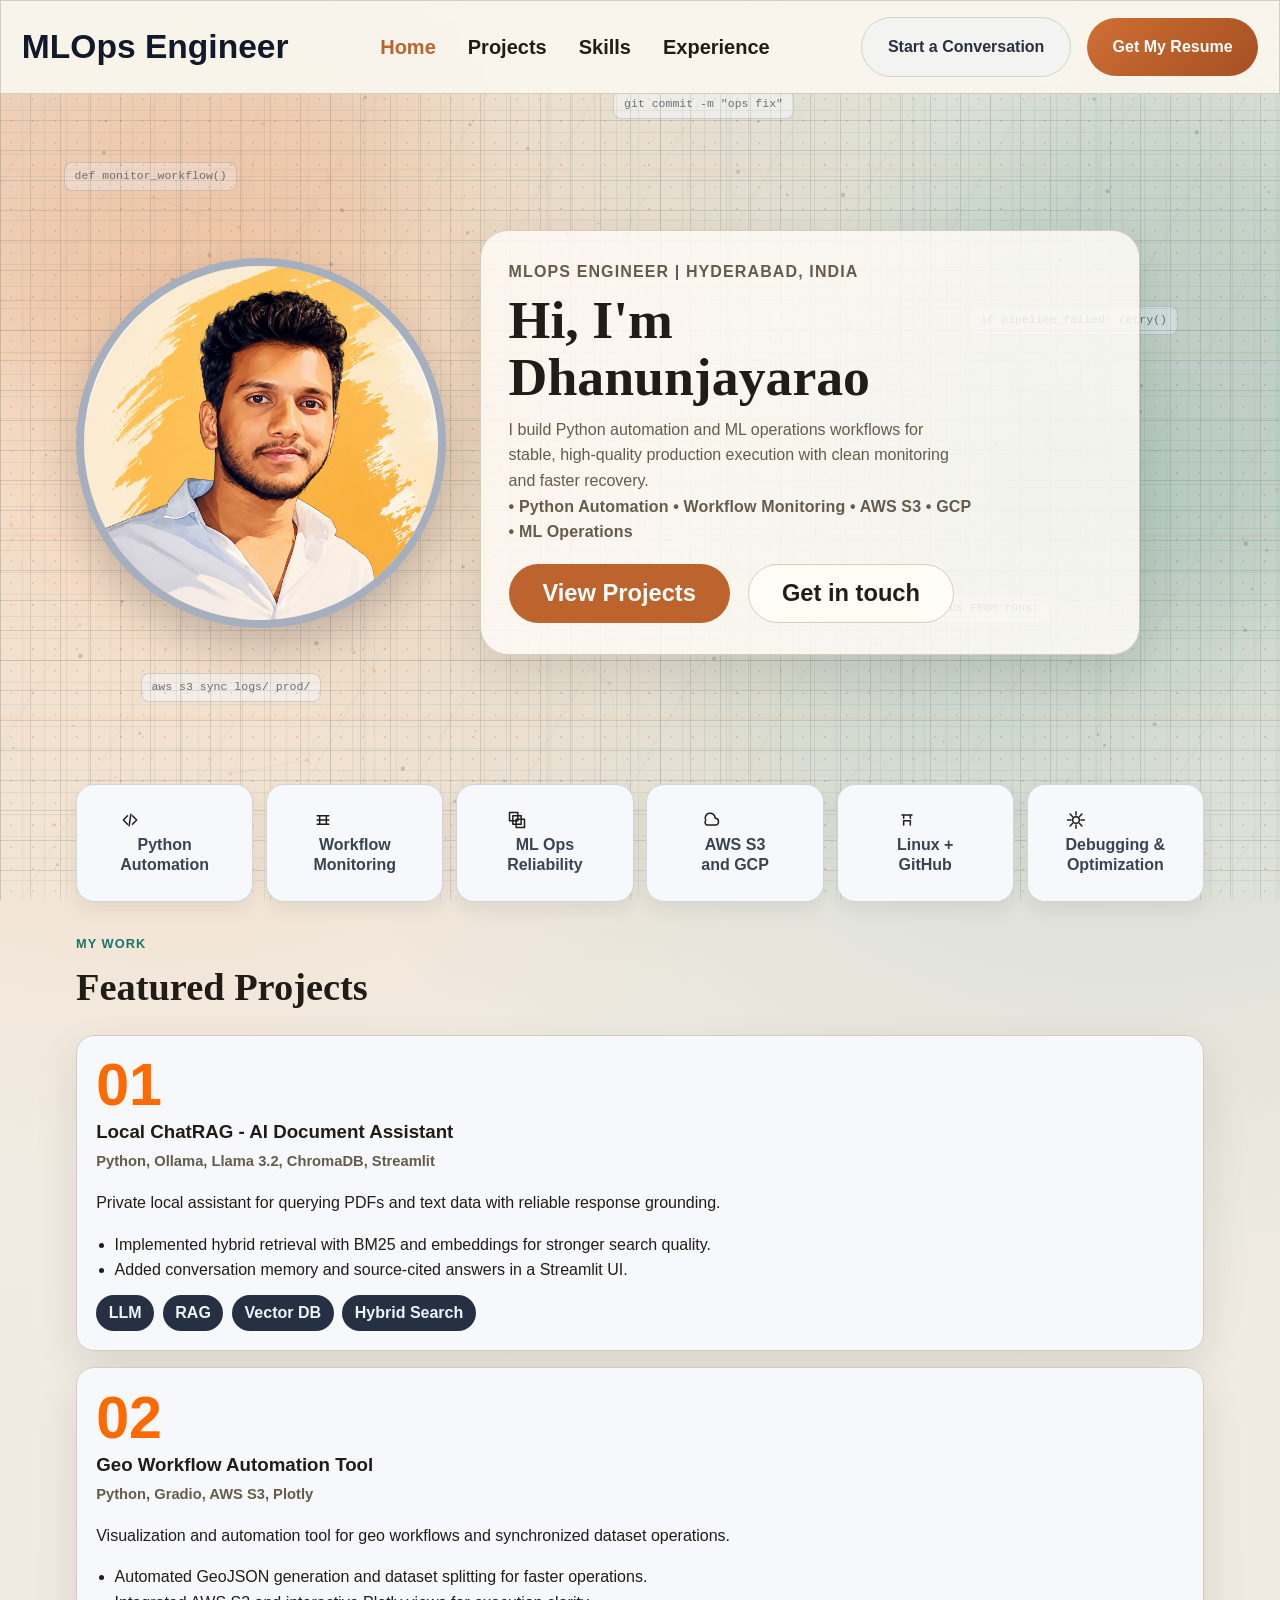
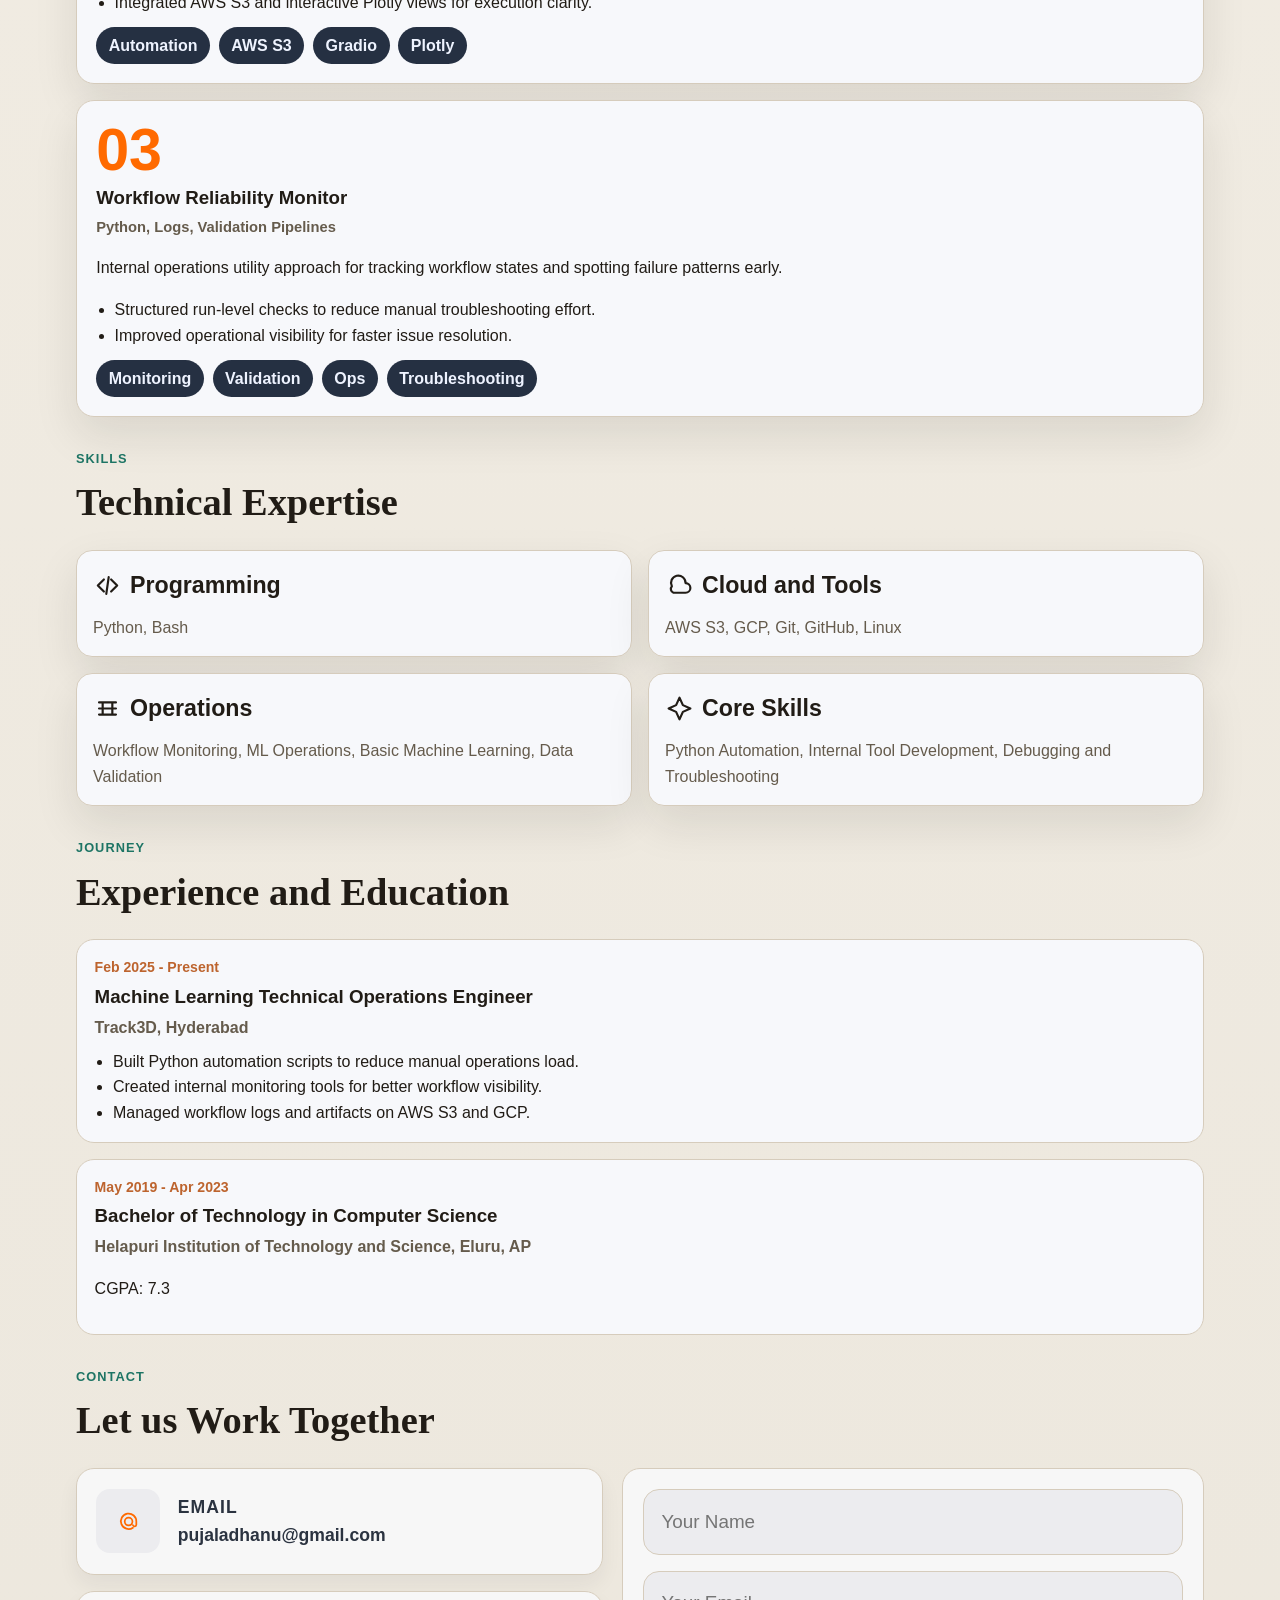
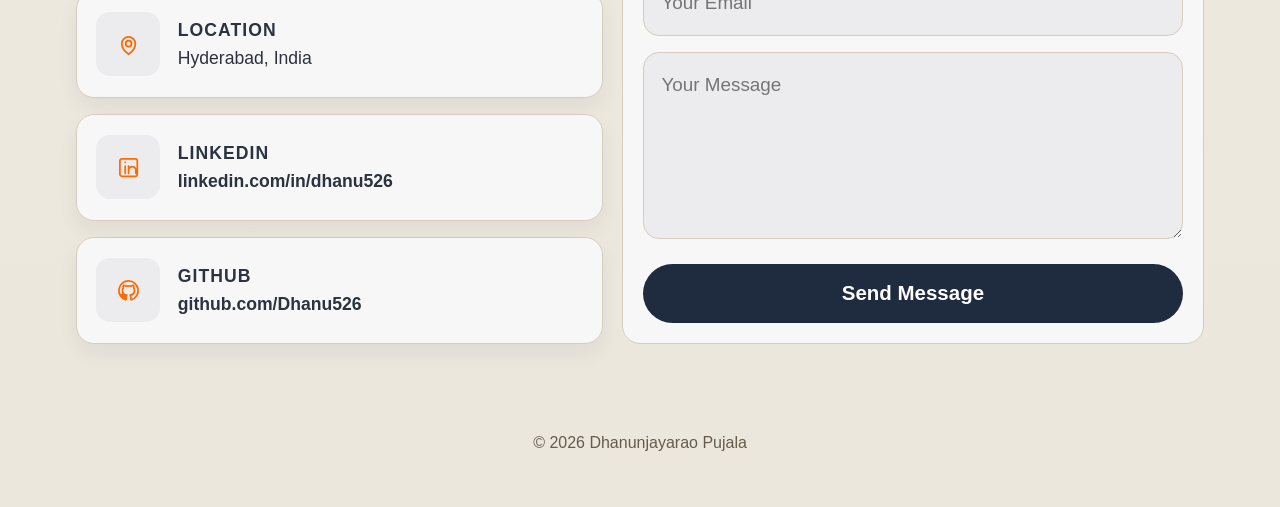
==== commit 183e452f: "Update skills section with Basic Machine Learning" ====
--- a/index.html
+++ b/index.html
@@ -151,11 +151,11 @@
         </article>
         <article class="skill-card reveal">
           <h3><svg class="skill-icon" viewBox="0 0 24 24" aria-hidden="true"><path d="M5 7h14M5 12h14M5 17h14M8 7v10M16 7v10"/></svg>Operations</h3>
-          <p>Workflow Monitoring, Troubleshooting, Data Validation, Debugging</p>
-        </article>
-        <article class="skill-card reveal">
-          <h3><svg class="skill-icon" viewBox="0 0 24 24" aria-hidden="true"><path d="M12 3 14.8 9.2 21 12l-6.2 2.8L12 21l-2.8-6.2L3 12l6.2-2.8z"/></svg>Core Strength</h3>
-          <p>Building internal automation tools that improve reliability and team speed.</p>
+          <p>Workflow Monitoring, ML Operations, Basic Machine Learning, Data Validation</p>
+        </article>
+        <article class="skill-card reveal">
+          <h3><svg class="skill-icon" viewBox="0 0 24 24" aria-hidden="true"><path d="M12 3 14.8 9.2 21 12l-6.2 2.8L12 21l-2.8-6.2L3 12l6.2-2.8z"/></svg>Core Skills</h3>
+          <p>Python Automation, Internal Tool Development, Debugging and Troubleshooting</p>
         </article>
       </div>
     </section>
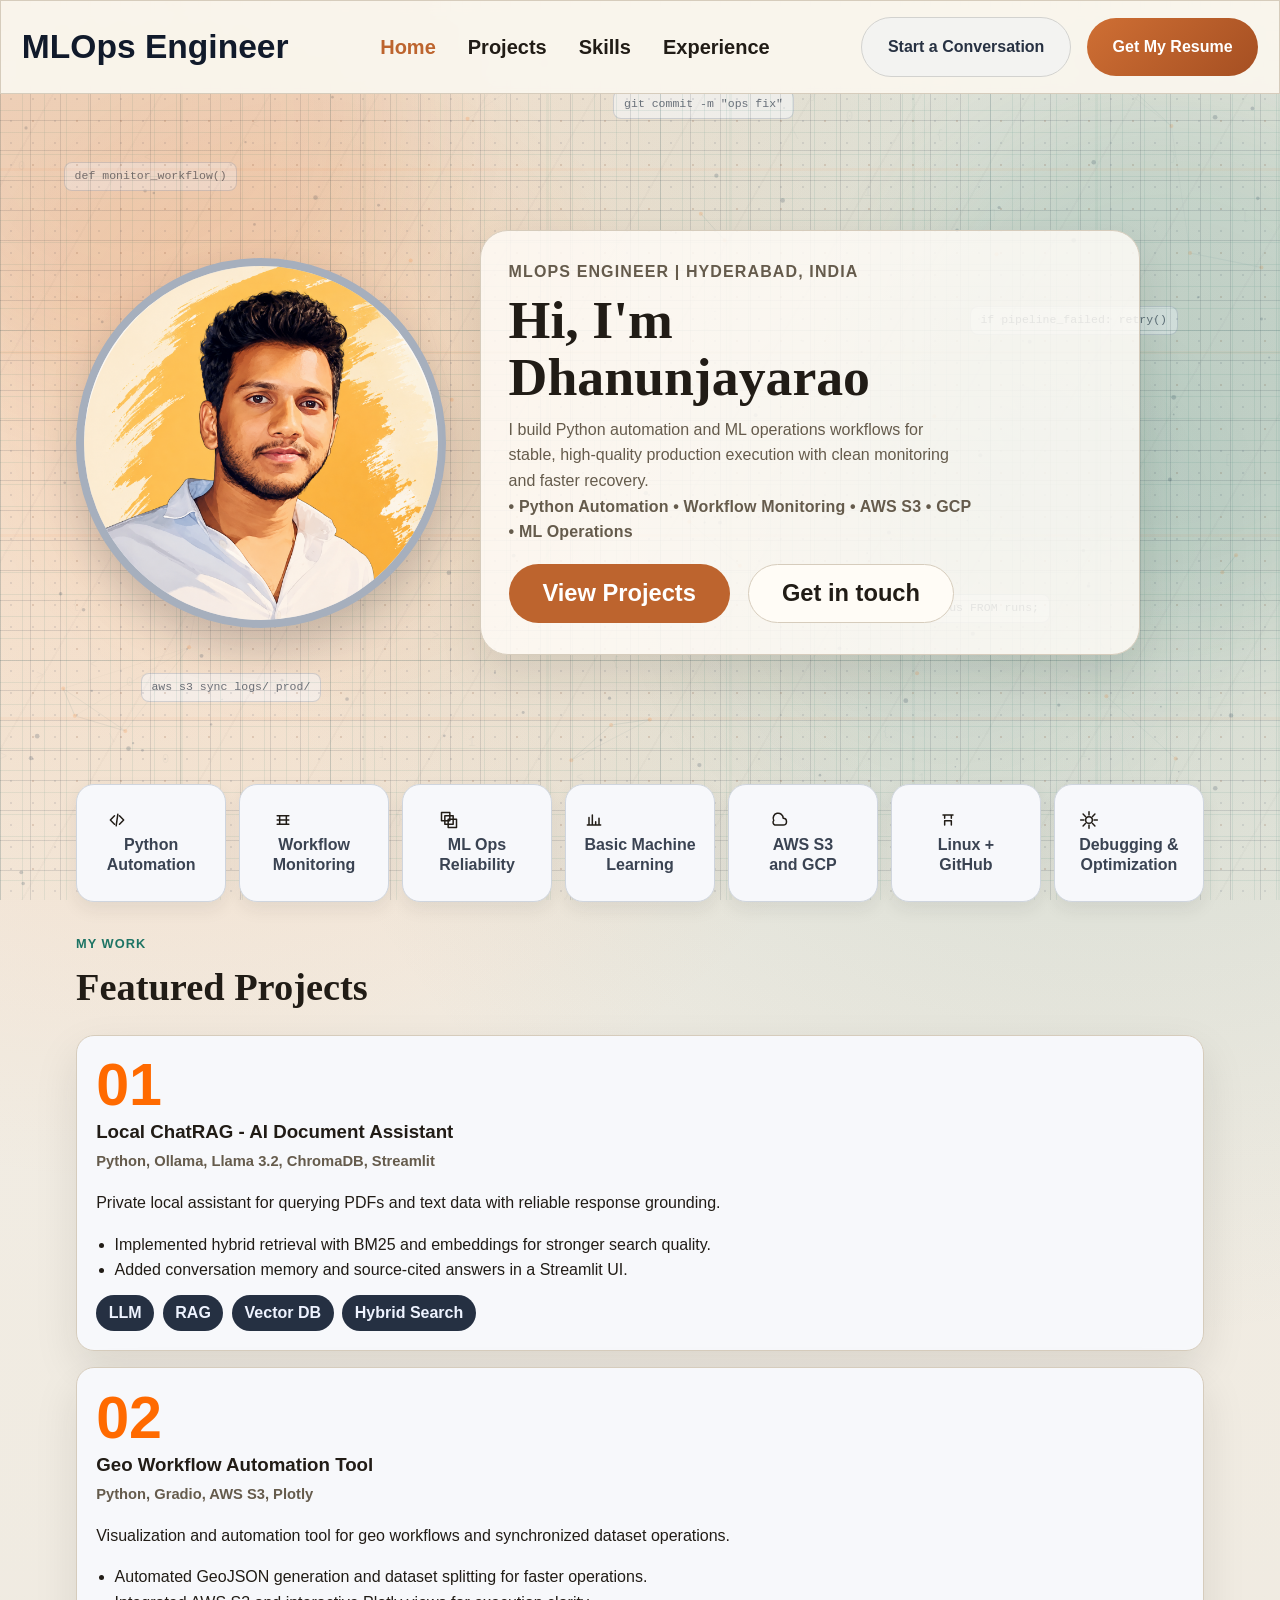
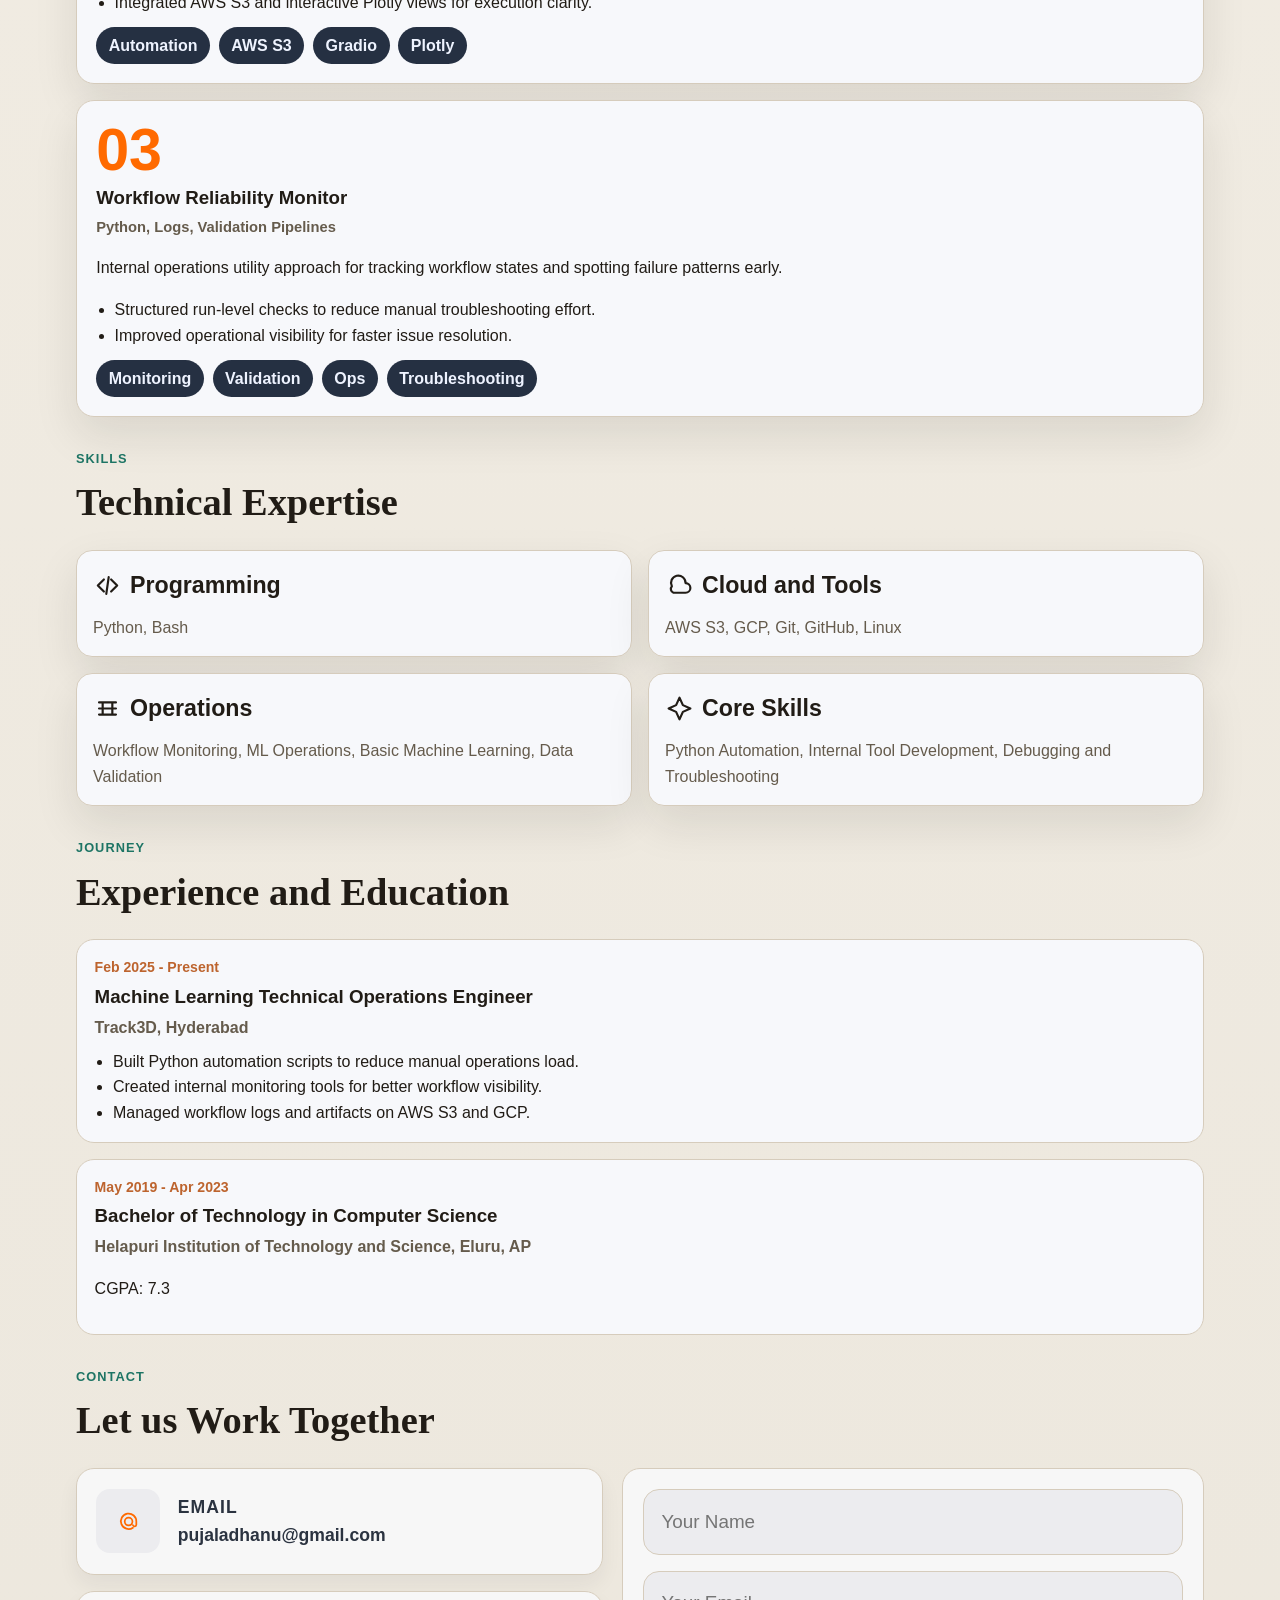
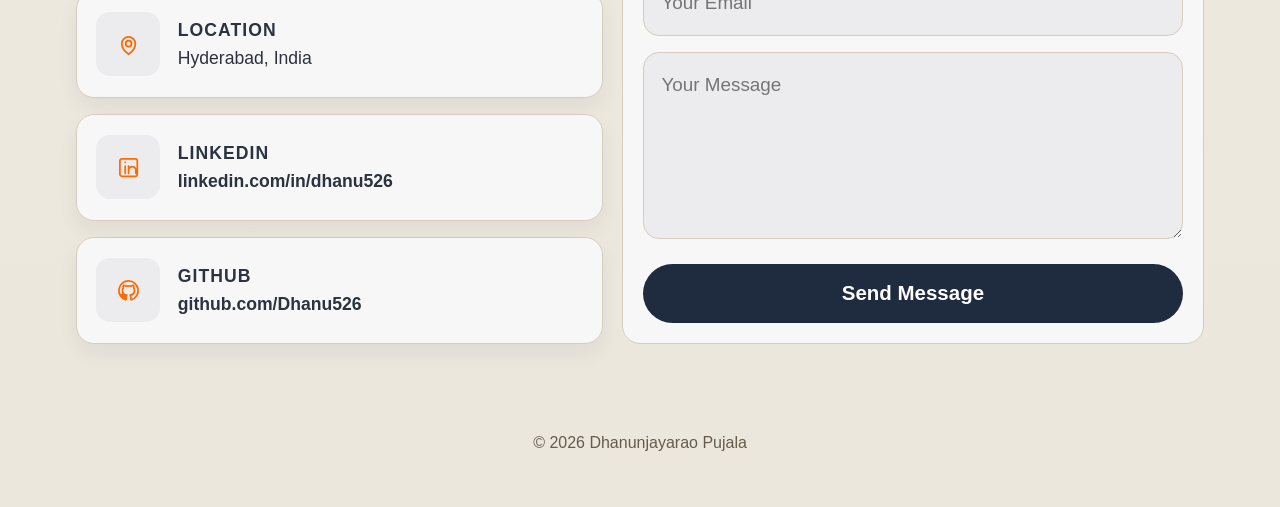
==== commit 8c187fc9: "Add Basic Machine Learning to capability tiles" ====
--- a/index.html
+++ b/index.html
@@ -72,6 +72,10 @@
         <p>ML Ops<br />Reliability</p>
       </article>
       <article class="cap-card">
+        <svg class="icon-svg" viewBox="0 0 24 24" aria-hidden="true"><path d="M4 18h16M6 18V9M10 18V6M14 18v-4M18 18v-8"/></svg>
+        <p>Basic Machine<br />Learning</p>
+      </article>
+      <article class="cap-card">
         <svg class="icon-svg" viewBox="0 0 24 24" aria-hidden="true"><path d="M7 18h10a4 4 0 0 0 0-8 6 6 0 1 0-11.3 2.6A3.4 3.4 0 0 0 7 18z"/></svg>
         <p>AWS S3<br />and GCP</p>
       </article>
--- a/styles.css
+++ b/styles.css
@@ -444,7 +444,7 @@
   margin-top: 1rem;
   margin-bottom: 1.8rem;
   display: grid;
-  grid-template-columns: repeat(6, minmax(0, 1fr));
+  grid-template-columns: repeat(7, minmax(0, 1fr));
   gap: 0.8rem;
 }
 
@@ -872,7 +872,7 @@
   }
 
   .capabilities {
-    grid-template-columns: repeat(3, minmax(0, 1fr));
+    grid-template-columns: repeat(4, minmax(0, 1fr));
   }
 
   .hero-photo {
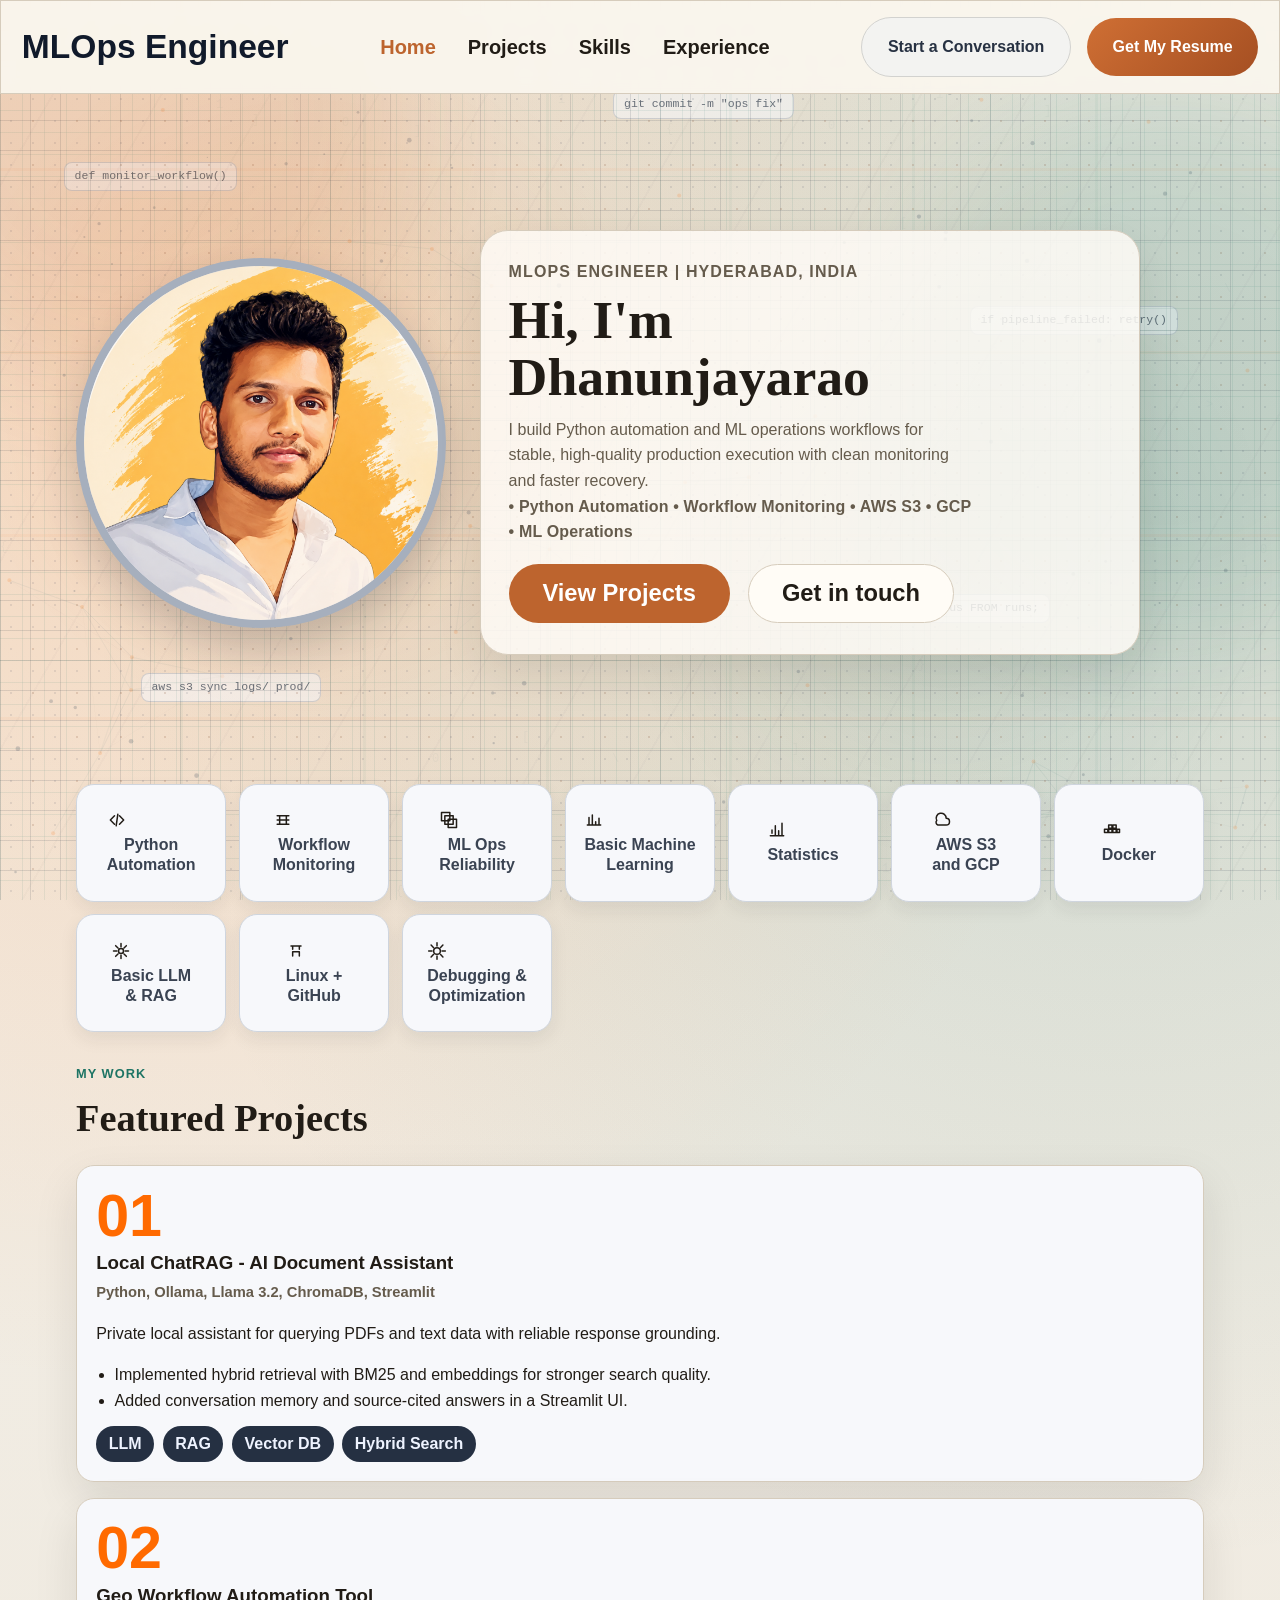
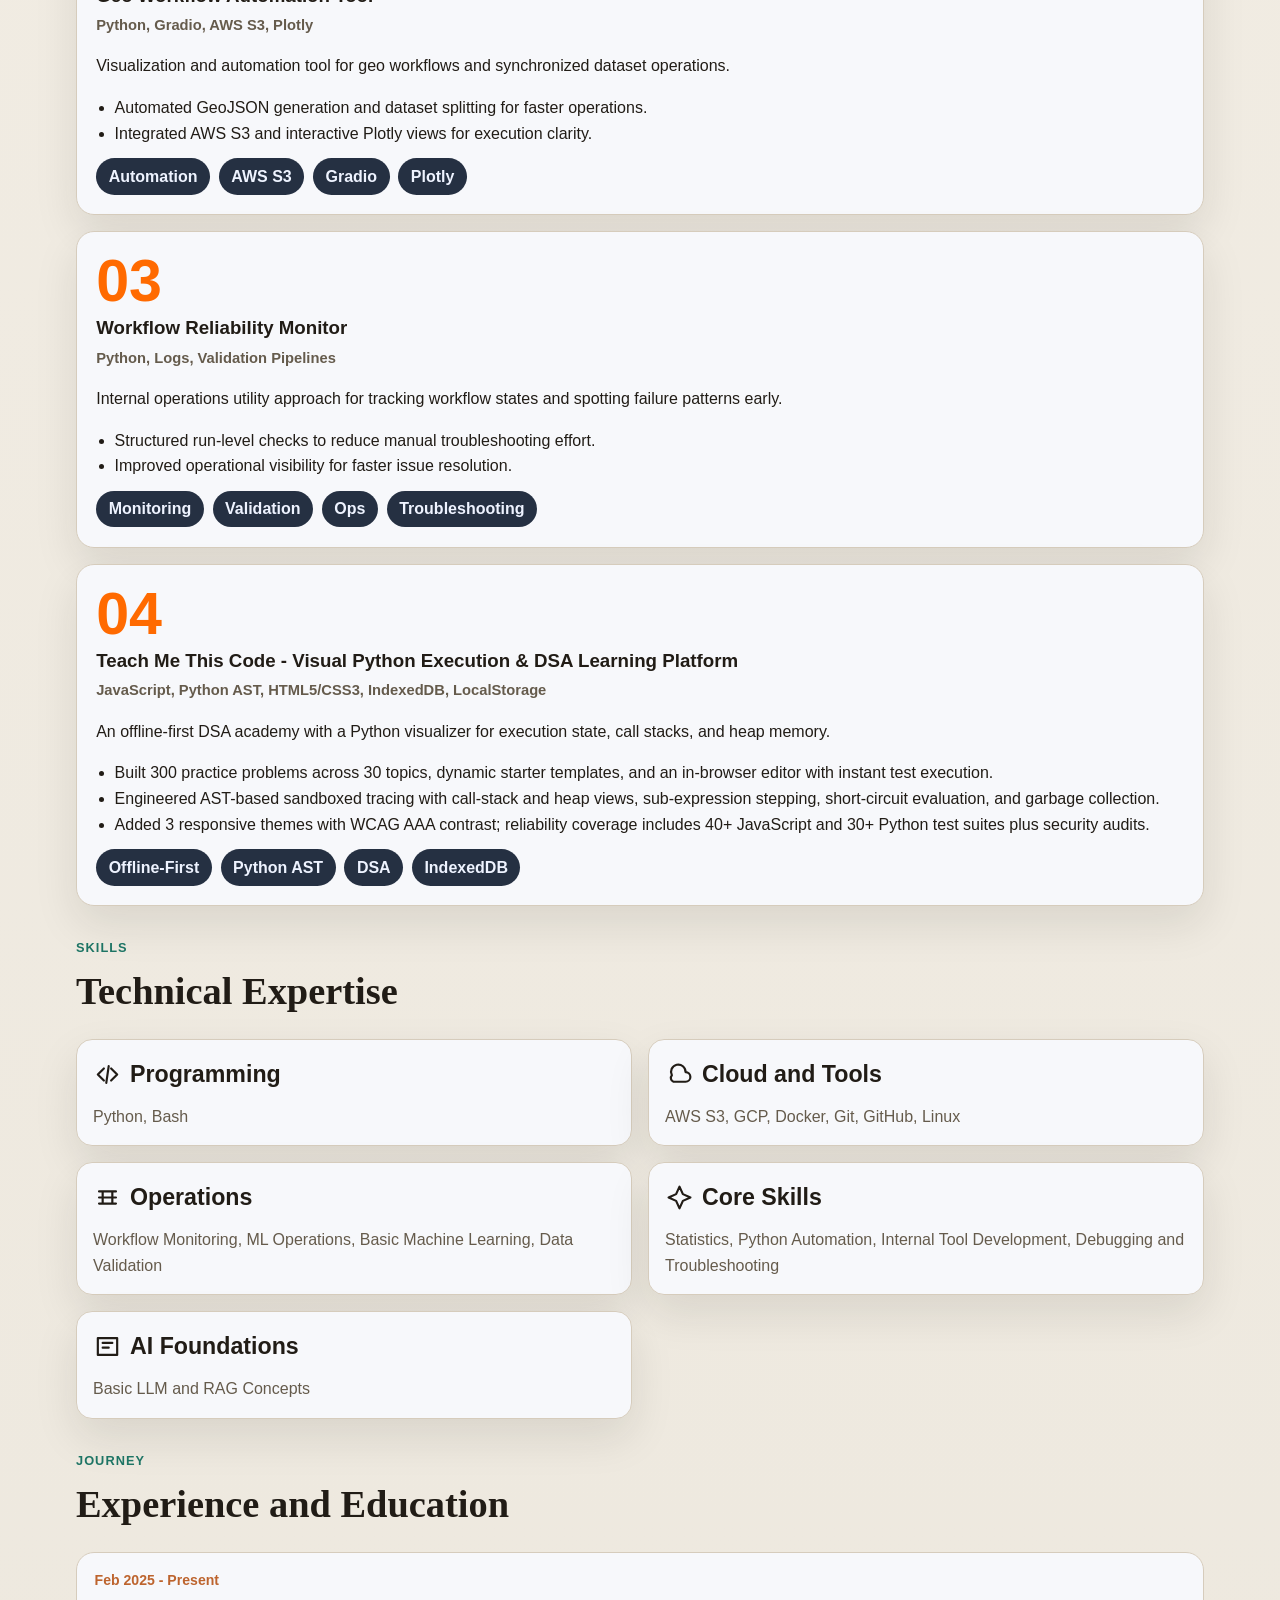
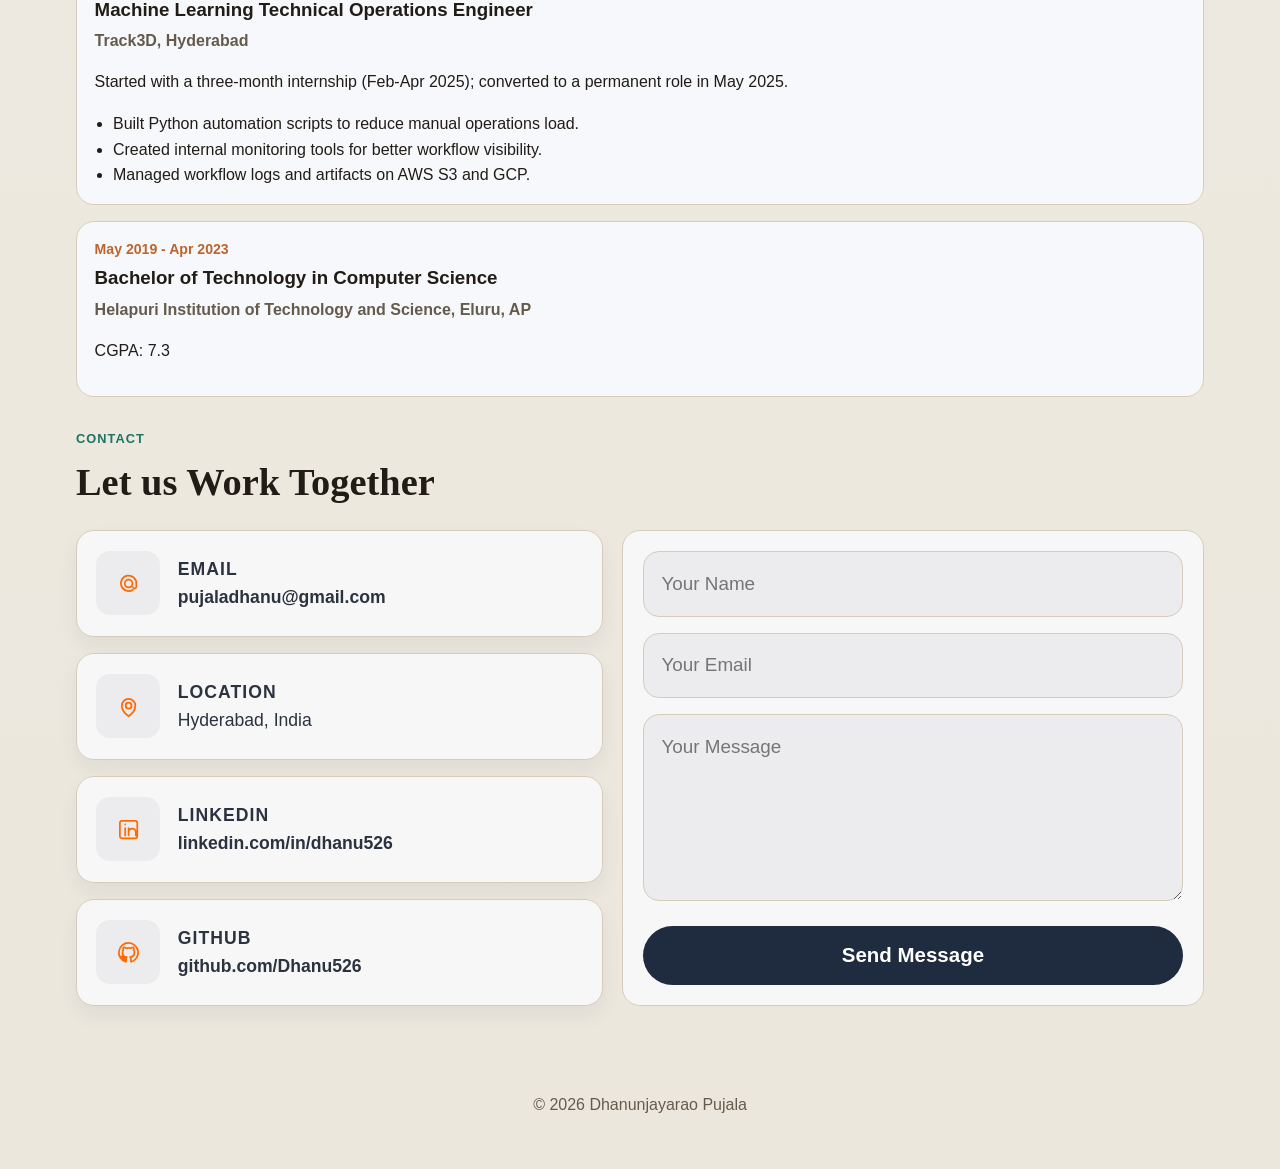
==== commit c4340205: "Update portfolio and resume" ====
--- a/index.html
+++ b/index.html
@@ -35,7 +35,7 @@
     </nav>
     <div class="quick-actions">
       <a class="pill pill-light" href="#contact">Start a Conversation</a>
-      <a class="pill" href="assets/Dhanunjayarao_Pujala_Resume.html" target="_blank" rel="noreferrer">Get My Resume</a>
+      <a class="pill" href="assets/Dhanunjayarao_Pujala_Resume.pdf" download>Get My Resume</a>
     </div>
   </header>
 
@@ -76,8 +76,20 @@
         <p>Basic Machine<br />Learning</p>
       </article>
       <article class="cap-card">
+        <svg class="icon-svg" viewBox="0 0 24 24" aria-hidden="true"><path d="M4 19h16M6 16v-4m4 7V7m4 12v-6m4 6V4"/></svg>
+        <p>Statistics</p>
+      </article>
+      <article class="cap-card">
         <svg class="icon-svg" viewBox="0 0 24 24" aria-hidden="true"><path d="M7 18h10a4 4 0 0 0 0-8 6 6 0 1 0-11.3 2.6A3.4 3.4 0 0 0 7 18z"/></svg>
         <p>AWS S3<br />and GCP</p>
+      </article>
+      <article class="cap-card">
+        <svg class="icon-svg" viewBox="0 0 24 24" aria-hidden="true"><path d="M3 11h4v4H3zM8 11h4v4H8zM13 11h4v4h-4zM8 6h4v4H8zM13 6h4v4h-4zM18 11h3v4h-3z"/></svg>
+        <p>Docker</p>
+      </article>
+      <article class="cap-card">
+        <svg class="icon-svg" viewBox="0 0 24 24" aria-hidden="true"><path d="M12 3v4M12 17v4M3 12h4M17 12h4M5.6 5.6l2.8 2.8M15.6 15.6l2.8 2.8M18.4 5.6l-2.8 2.8M8.4 15.6l-2.8 2.8M12 15a3 3 0 1 0 0-6 3 3 0 0 0 0 6z"/></svg>
+        <p>Basic LLM<br />&amp; RAG</p>
       </article>
       <article class="cap-card">
         <svg class="icon-svg" viewBox="0 0 24 24" aria-hidden="true"><path d="M8 18v-5M16 18v-5M8 13h8M6 6h12M8 6v4M16 6v4"/></svg>
@@ -136,6 +148,21 @@
             <span>Monitoring</span><span>Validation</span><span>Ops</span><span>Troubleshooting</span>
           </div>
         </article>
+
+        <article class="project-item reveal">
+          <p class="num">04</p>
+          <h3>Teach Me This Code - Visual Python Execution &amp; DSA Learning Platform</h3>
+          <p class="project-meta">JavaScript, Python AST, HTML5/CSS3, IndexedDB, LocalStorage</p>
+          <p>An offline-first DSA academy with a Python visualizer for execution state, call stacks, and heap memory.</p>
+          <ul>
+            <li>Built 300 practice problems across 30 topics, dynamic starter templates, and an in-browser editor with instant test execution.</li>
+            <li>Engineered AST-based sandboxed tracing with call-stack and heap views, sub-expression stepping, short-circuit evaluation, and garbage collection.</li>
+            <li>Added 3 responsive themes with WCAG AAA contrast; reliability coverage includes 40+ JavaScript and 30+ Python test suites plus security audits.</li>
+          </ul>
+          <div class="tag-row">
+            <span>Offline-First</span><span>Python AST</span><span>DSA</span><span>IndexedDB</span>
+          </div>
+        </article>
       </div>
     </section>
 
@@ -151,7 +178,7 @@
         </article>
         <article class="skill-card reveal">
           <h3><svg class="skill-icon" viewBox="0 0 24 24" aria-hidden="true"><path d="M7 18h10a4 4 0 0 0 0-8 6 6 0 1 0-11.3 2.6A3.4 3.4 0 0 0 7 18z"/></svg>Cloud and Tools</h3>
-          <p>AWS S3, GCP, Git, GitHub, Linux</p>
+          <p>AWS S3, GCP, Docker, Git, GitHub, Linux</p>
         </article>
         <article class="skill-card reveal">
           <h3><svg class="skill-icon" viewBox="0 0 24 24" aria-hidden="true"><path d="M5 7h14M5 12h14M5 17h14M8 7v10M16 7v10"/></svg>Operations</h3>
@@ -159,7 +186,11 @@
         </article>
         <article class="skill-card reveal">
           <h3><svg class="skill-icon" viewBox="0 0 24 24" aria-hidden="true"><path d="M12 3 14.8 9.2 21 12l-6.2 2.8L12 21l-2.8-6.2L3 12l6.2-2.8z"/></svg>Core Skills</h3>
-          <p>Python Automation, Internal Tool Development, Debugging and Troubleshooting</p>
+          <p>Statistics, Python Automation, Internal Tool Development, Debugging and Troubleshooting</p>
+        </article>
+        <article class="skill-card reveal">
+          <h3><svg class="skill-icon" viewBox="0 0 24 24" aria-hidden="true"><path d="M4 5h16v14H4zM8 9h8M8 13h5"/></svg>AI Foundations</h3>
+          <p>Basic LLM and RAG Concepts</p>
         </article>
       </div>
     </section>
@@ -174,6 +205,7 @@
           <p class="when">Feb 2025 - Present</p>
           <h3>Machine Learning Technical Operations Engineer</h3>
           <p class="where">Track3D, Hyderabad</p>
+          <p>Started with a three-month internship (Feb-Apr 2025); converted to a permanent role in May 2025.</p>
           <ul>
             <li>Built Python automation scripts to reduce manual operations load.</li>
             <li>Created internal monitoring tools for better workflow visibility.</li>
--- a/styles.css
+++ b/styles.css
@@ -444,7 +444,7 @@
   margin-top: 1rem;
   margin-bottom: 1.8rem;
   display: grid;
-  grid-template-columns: repeat(7, minmax(0, 1fr));
+  grid-template-columns: repeat(auto-fit, minmax(150px, 1fr));
   gap: 0.8rem;
 }
 
